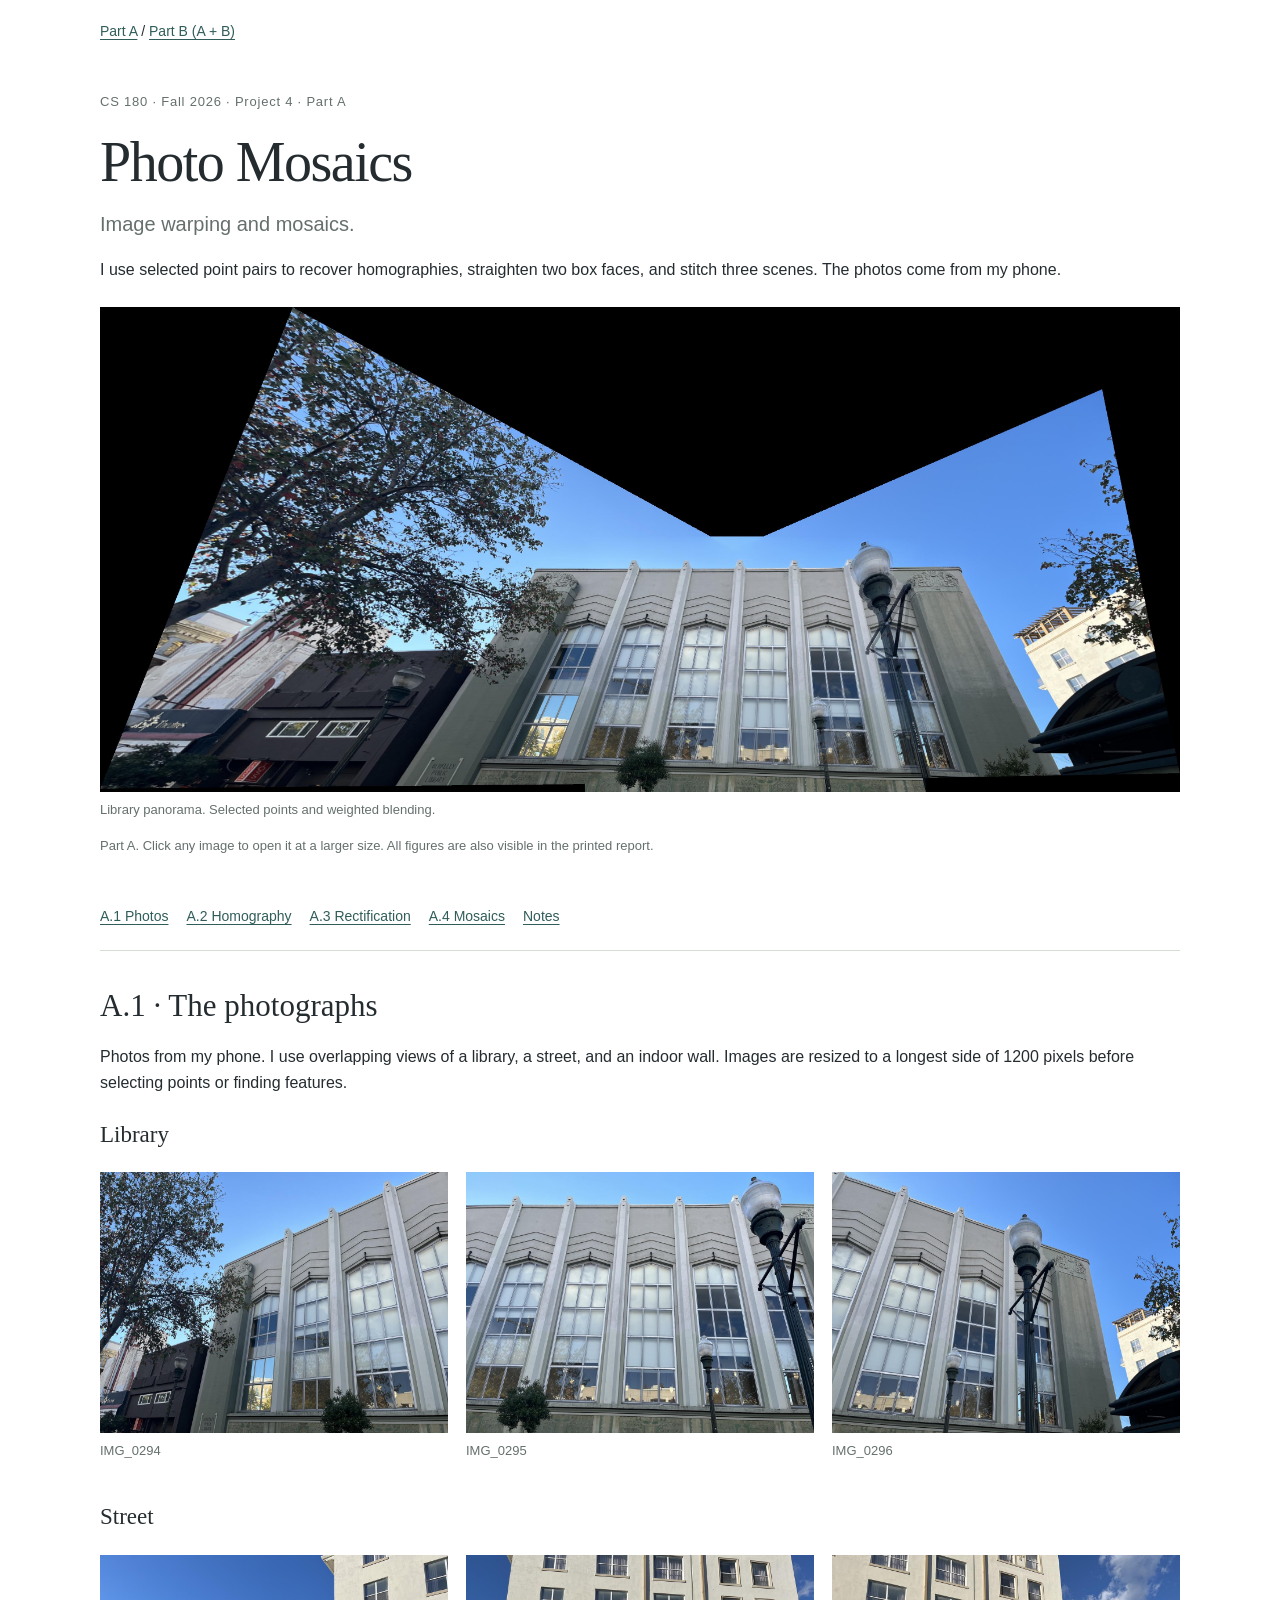
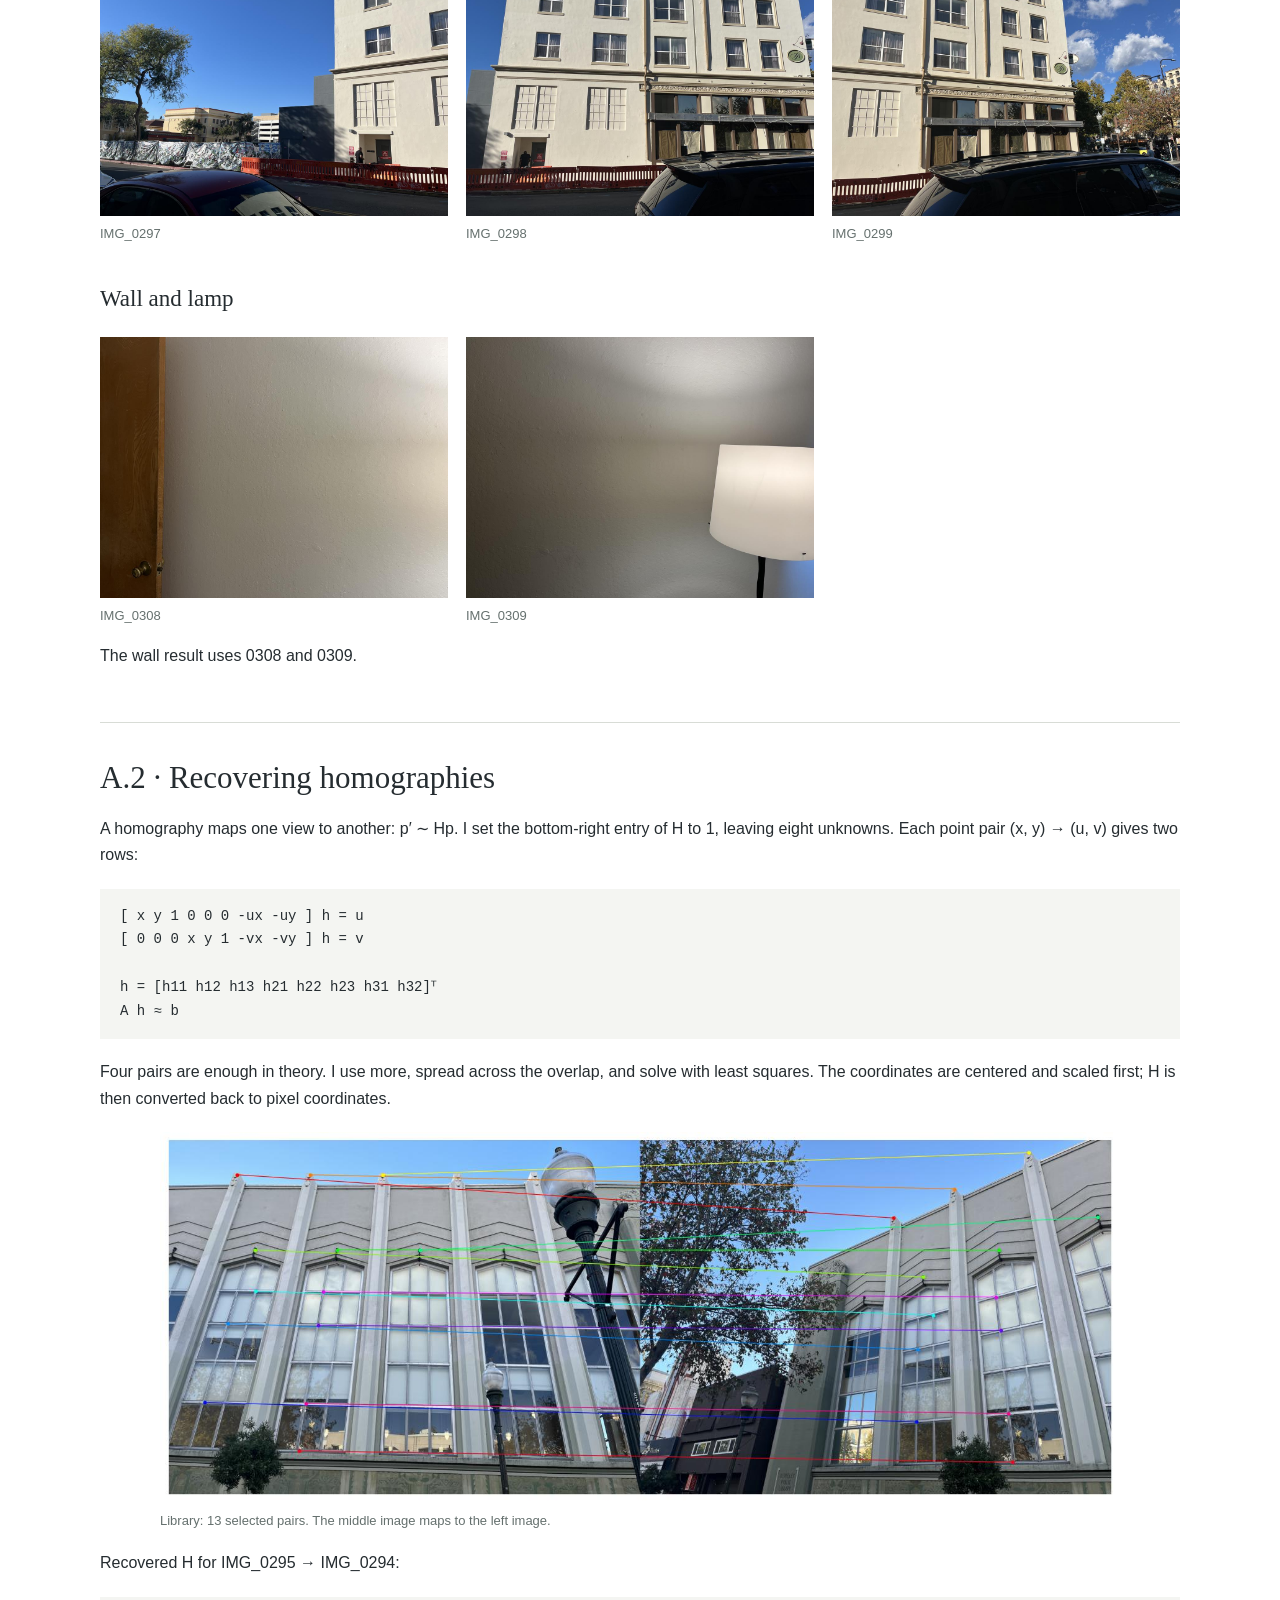
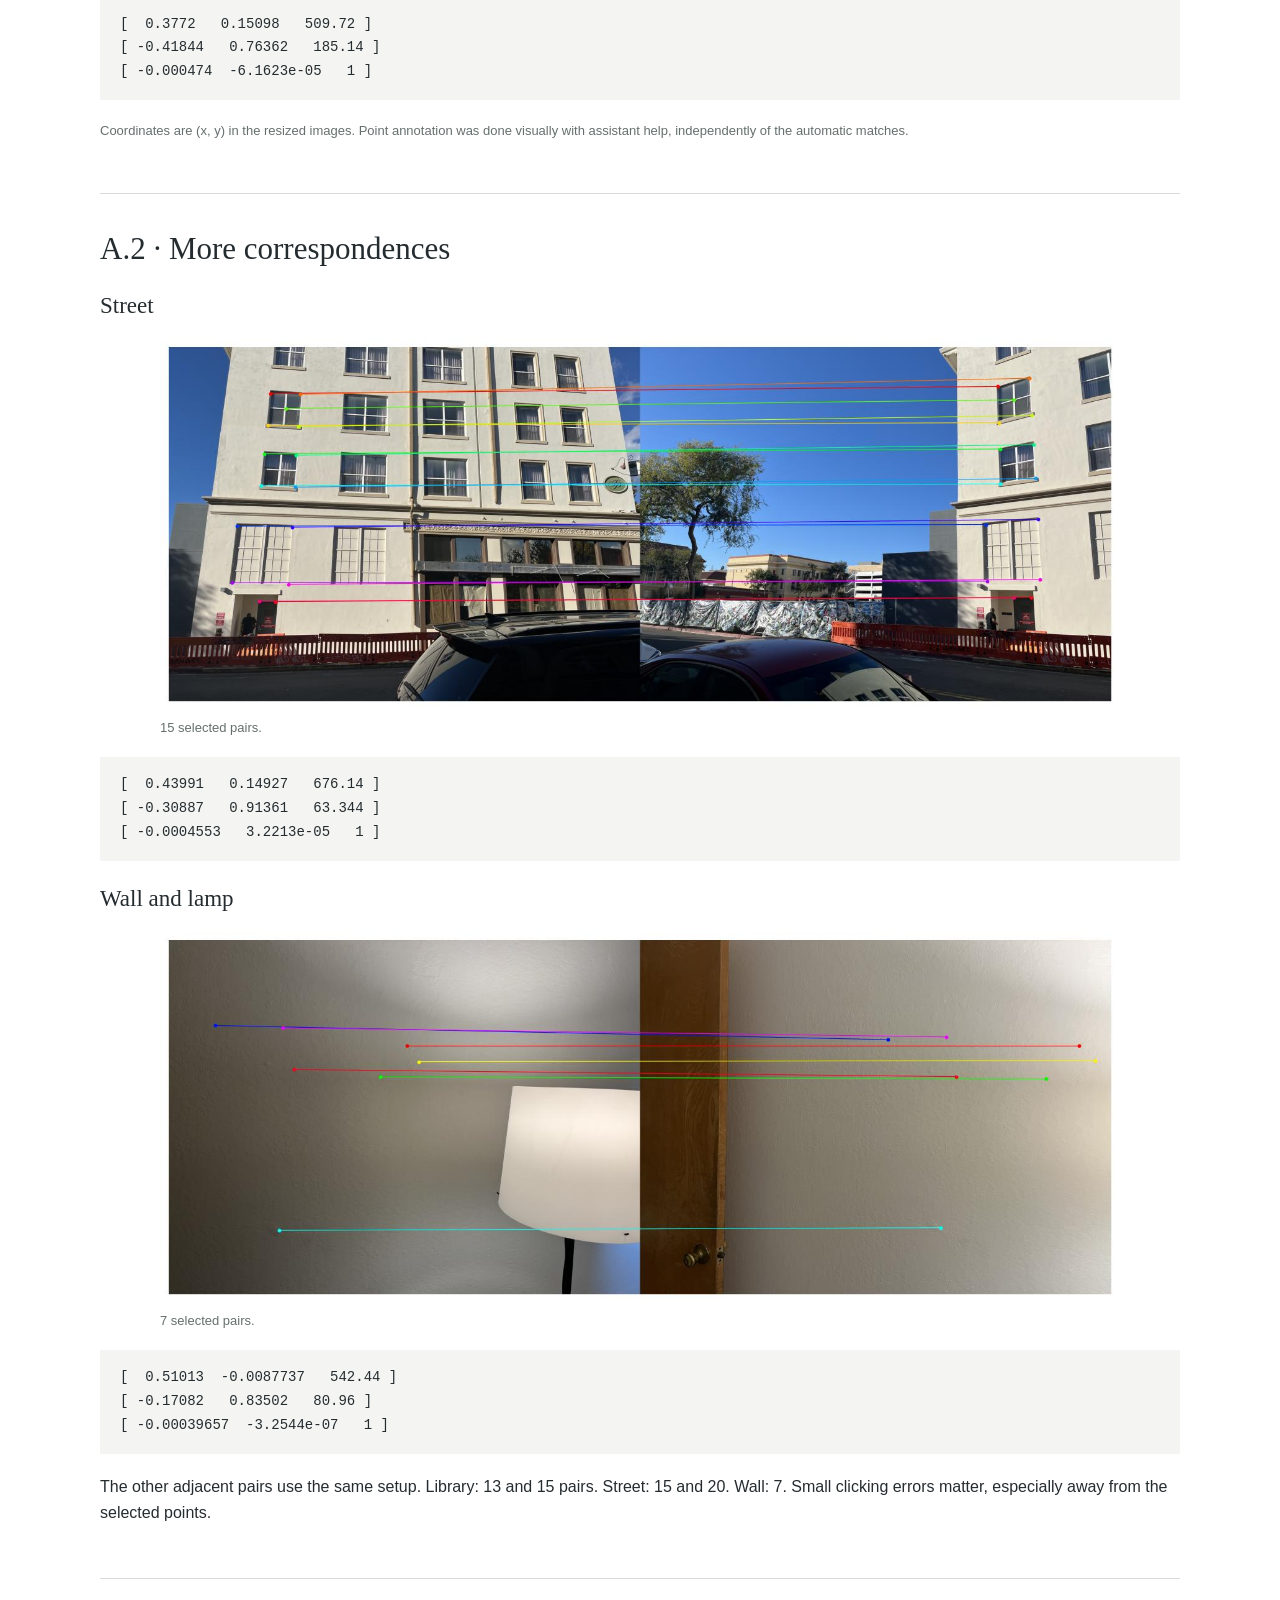
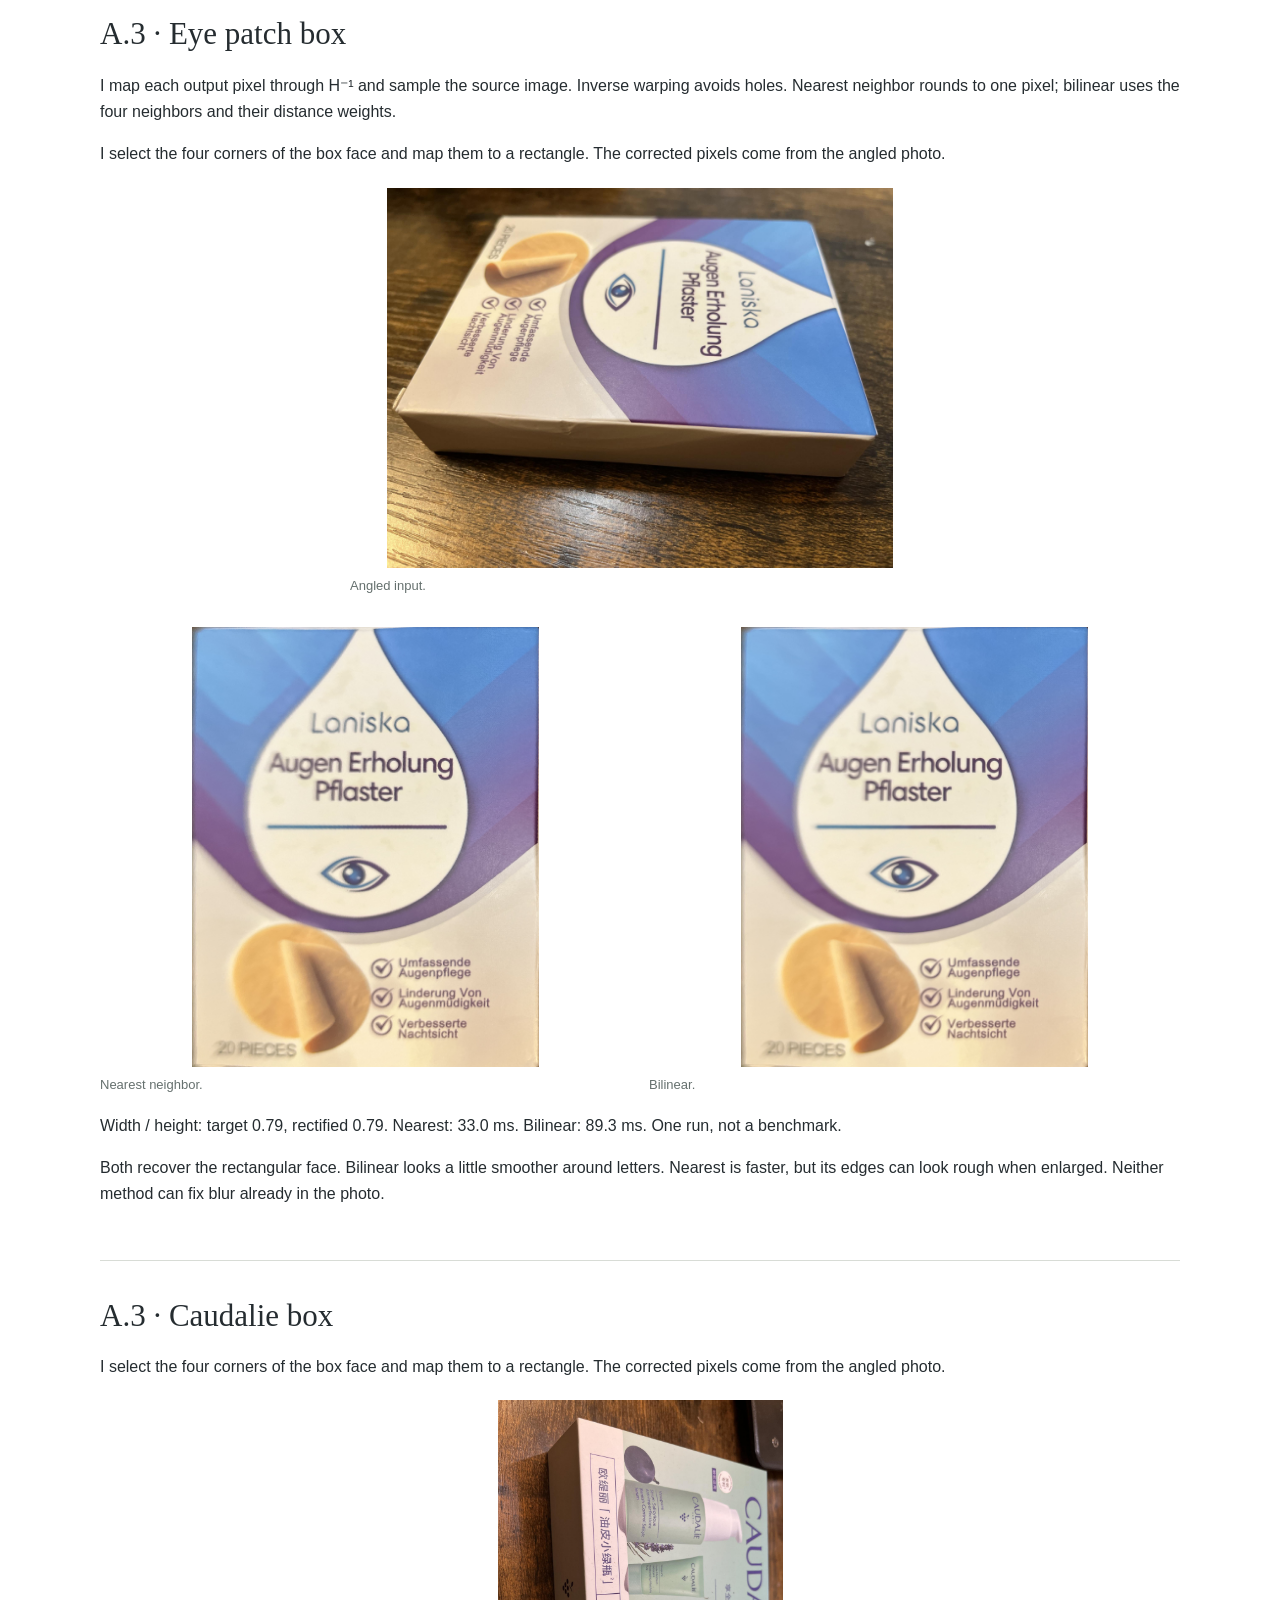
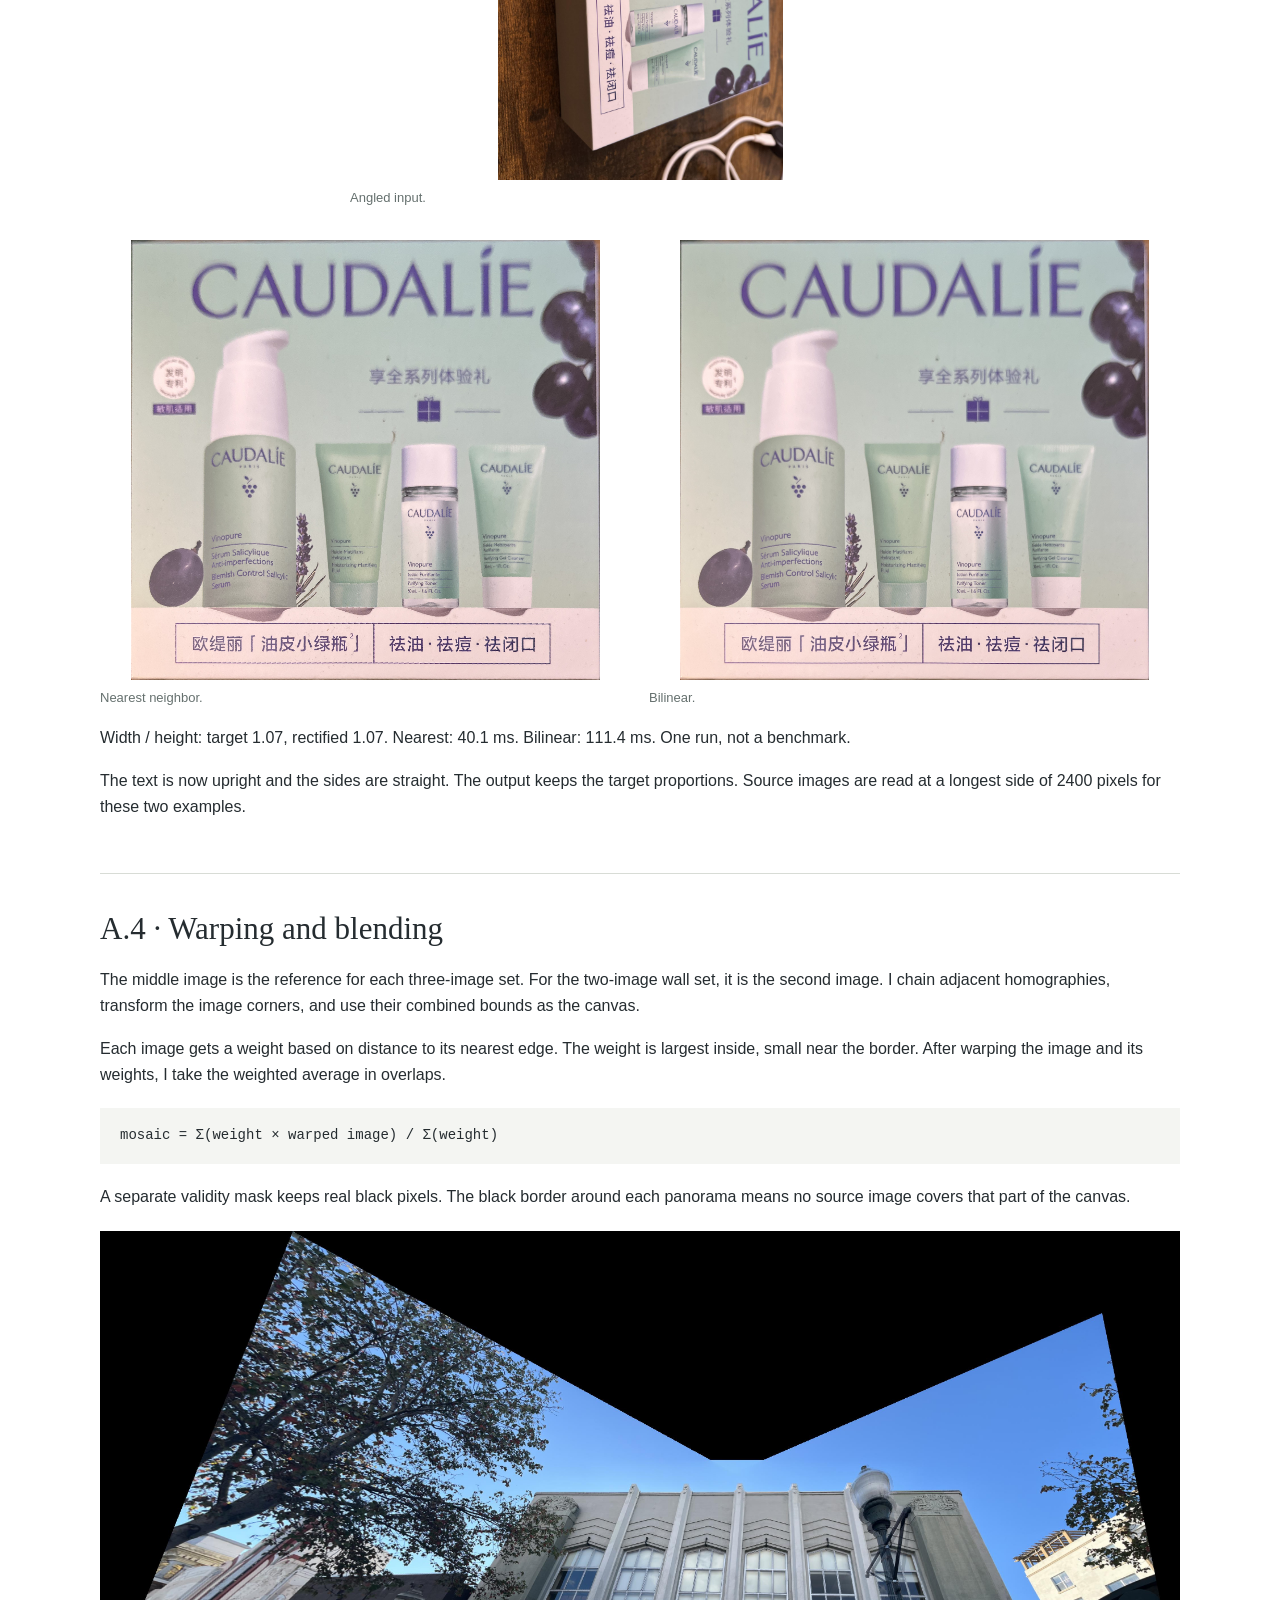
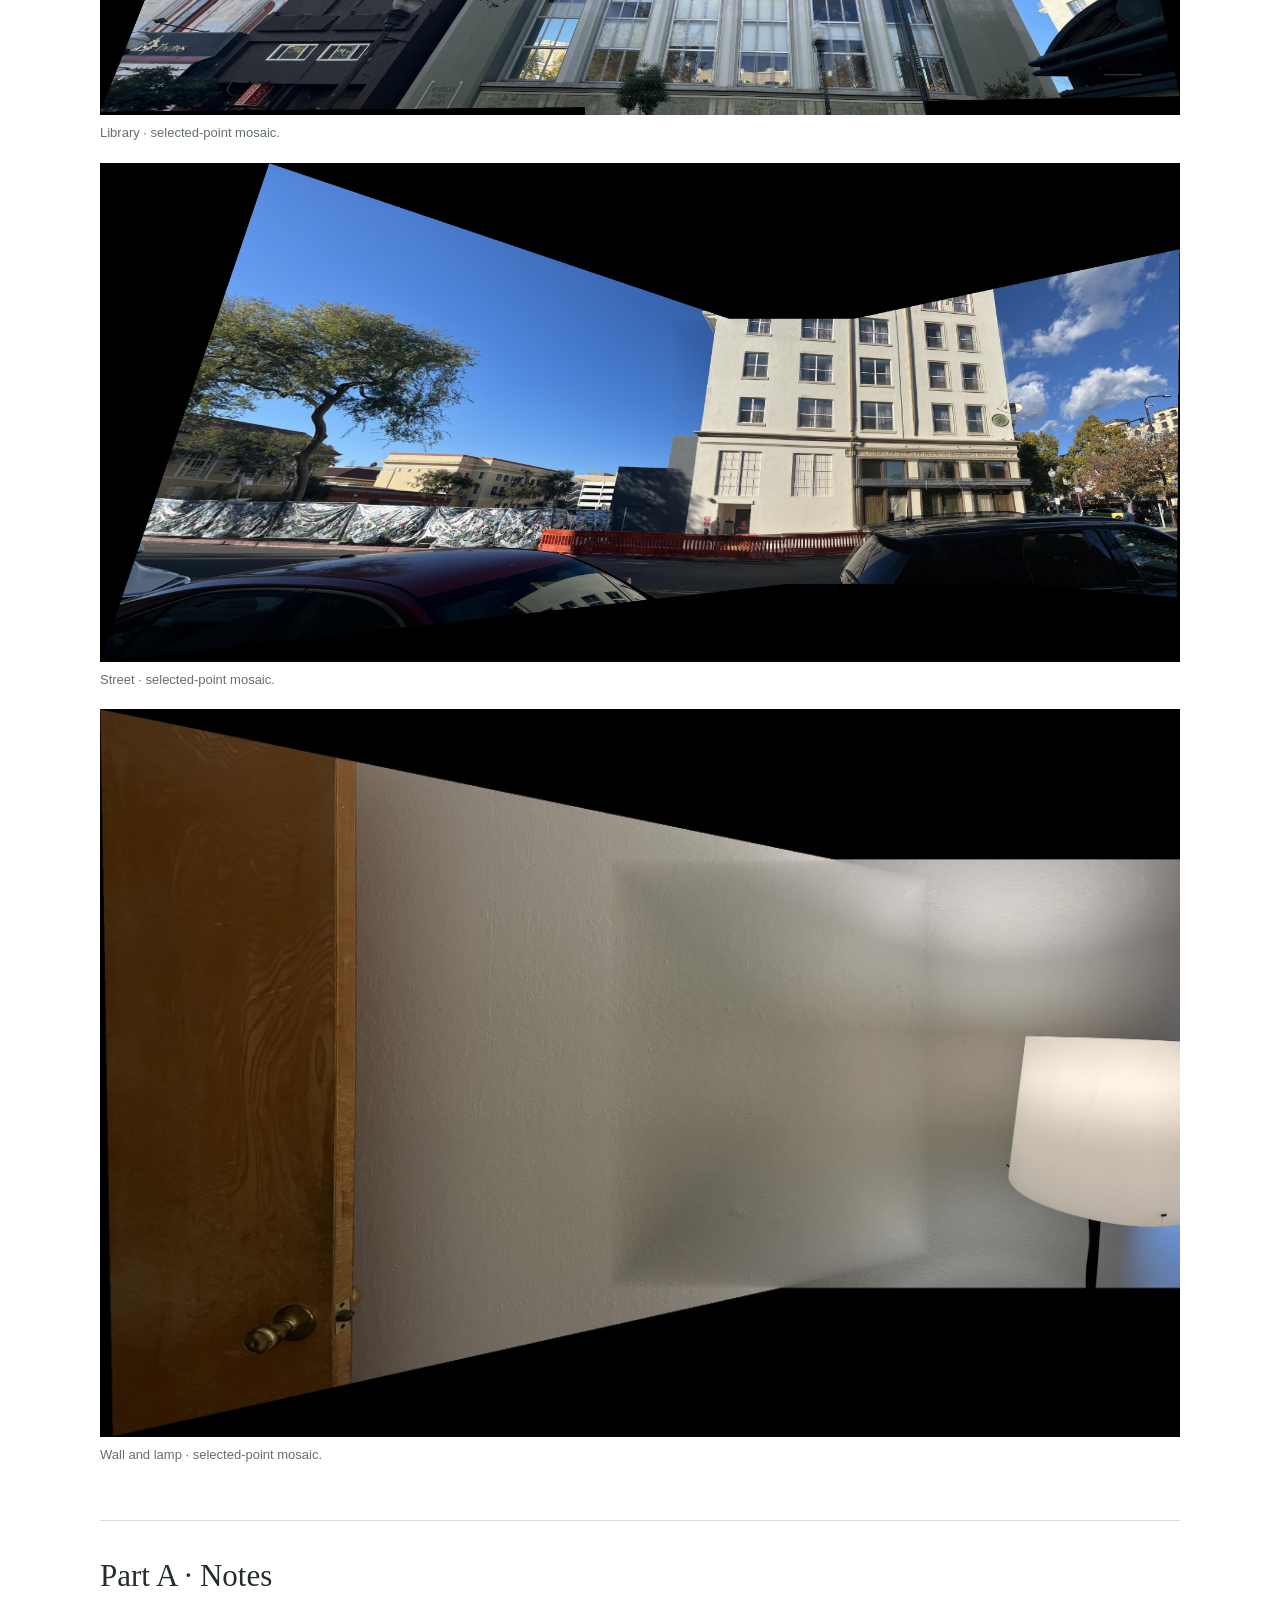
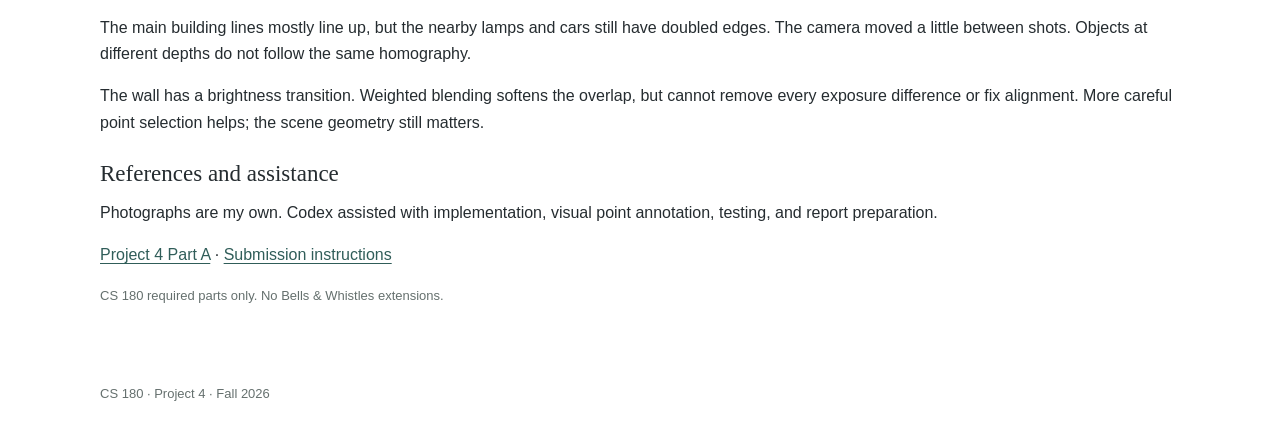
==== index.html @ 43811f58 "Add separate Part A and cumulative Part B reports" ====
<!doctype html><html lang="en"><head><meta charset="utf-8"><meta name="viewport" content="width=device-width,initial-scale=1"><meta name="description" content="CS180 Project 4: homographies, rectification and image mosaics."><title>Part A · Photo Mosaics | CS180 Project 4</title><link rel="stylesheet" href="style.css"></head><body><div class="wrap versions"><a href="index.html">Part A</a><span> / </span><a href="part-b.html">Part B (A + B)</a></div>
<header class="wrap sheet cover"><p class="eyebrow">CS 180 · Fall 2026 · Project 4 · Part A</p>
<h1>Photo Mosaics</h1><p class="subtitle">Image warping and mosaics.</p>
<p>I use selected point pairs to recover homographies, straighten two box faces, and stitch three scenes. The photos come from my phone.</p><figure class="hero"><a href="assets/image1_compare_manual_mosaic.jpg"><img src="assets/image1_compare_manual_mosaic.jpg" alt="Library panorama. Selected points and weighted blending."></a><figcaption>Library panorama. Selected points and weighted blending.</figcaption></figure><p class="small">Part A. Click any image to open it at a larger size. All figures are also visible in the printed report.</p></header>
<nav class="wrap" aria-label="Report sections"><a href="#a1">A.1 Photos</a><a href="#a2">A.2 Homography</a><a href="#a3">A.3 Rectification</a><a href="#a4">A.4 Mosaics</a><a href="#a-notes">Notes</a></nav><main class="wrap">
<section id="a1" class="sheet "><h2>A.1 · The photographs</h2><p>Photos from my phone. I use overlapping views of a library, a street, and an indoor wall. Images are resized to a longest side of 1200 pixels before selecting points or finding features.</p><div class="source-set"><h3>Library</h3><div class="grid sources"><figure class=""><a href="assets/IMG_0294.jpg"><img src="assets/IMG_0294.jpg" alt="IMG_0294"></a><figcaption>IMG_0294</figcaption></figure><figure class=""><a href="assets/IMG_0295.jpg"><img src="assets/IMG_0295.jpg" alt="IMG_0295"></a><figcaption>IMG_0295</figcaption></figure><figure class=""><a href="assets/IMG_0296.jpg"><img src="assets/IMG_0296.jpg" alt="IMG_0296"></a><figcaption>IMG_0296</figcaption></figure></div></div><div class="source-set"><h3>Street</h3><div class="grid sources"><figure class=""><a href="assets/IMG_0297.jpg"><img src="assets/IMG_0297.jpg" alt="IMG_0297"></a><figcaption>IMG_0297</figcaption></figure><figure class=""><a href="assets/IMG_0298.jpg"><img src="assets/IMG_0298.jpg" alt="IMG_0298"></a><figcaption>IMG_0298</figcaption></figure><figure class=""><a href="assets/IMG_0299.jpg"><img src="assets/IMG_0299.jpg" alt="IMG_0299"></a><figcaption>IMG_0299</figcaption></figure></div></div><div class="source-set"><h3>Wall and lamp</h3><div class="grid sources"><figure class=""><a href="assets/IMG_0308.jpg"><img src="assets/IMG_0308.jpg" alt="IMG_0308"></a><figcaption>IMG_0308</figcaption></figure><figure class=""><a href="assets/IMG_0309.jpg"><img src="assets/IMG_0309.jpg" alt="IMG_0309"></a><figcaption>IMG_0309</figcaption></figure></div></div><p>The wall result uses 0308 and 0309.</p></section>
<section id="a2" class="sheet "><h2>A.2 · Recovering homographies</h2><p>A homography maps one view to another: p′ ∼ Hp. I set the bottom-right entry of H to 1, leaving eight unknowns. Each point pair (x, y) → (u, v) gives two rows:</p>
<pre class="equation">[ x y 1 0 0 0 -ux -uy ] h = u
[ 0 0 0 x y 1 -vx -vy ] h = v

h = [h11 h12 h13 h21 h22 h23 h31 h32]ᵀ
A h ≈ b</pre>
<p>Four pairs are enough in theory. I use more, spread across the overlap, and solve with least squares. The coordinates are centered and scaled first; H is then converted back to pixel coordinates.</p><figure class="wide"><a href="assets/image1_compare_manual_points_1.jpg"><img src="assets/image1_compare_manual_points_1.jpg" alt="Library: 13 selected pairs. The middle image maps to the left image."></a><figcaption>Library: 13 selected pairs. The middle image maps to the left image.</figcaption></figure><p>Recovered H for IMG_0295 → IMG_0294:</p><pre class="matrix">[  0.3772   0.15098   509.72 ]
[ -0.41844   0.76362   185.14 ]
[ -0.000474  -6.1623e-05   1 ]</pre><p class="small">Coordinates are (x, y) in the resized images. Point annotation was done visually with assistant help, independently of the automatic matches.</p></section>
<section id="a2-more" class="sheet "><h2>A.2 · More correspondences</h2><div class="keep"><h3>Street</h3><figure class="wide"><a href="assets/image2_compare_manual_points_1.jpg"><img src="assets/image2_compare_manual_points_1.jpg" alt="15 selected pairs."></a><figcaption>15 selected pairs.</figcaption></figure><pre class="matrix">[  0.43991   0.14927   676.14 ]
[ -0.30887   0.91361   63.344 ]
[ -0.0004553   3.2213e-05   1 ]</pre></div><div class="keep"><h3>Wall and lamp</h3><figure class="wide"><a href="assets/image3_compare_manual_points_1.jpg"><img src="assets/image3_compare_manual_points_1.jpg" alt="7 selected pairs."></a><figcaption>7 selected pairs.</figcaption></figure><pre class="matrix">[  0.51013  -0.0087737   542.44 ]
[ -0.17082   0.83502   80.96 ]
[ -0.00039657  -3.2544e-07   1 ]</pre></div><p>The other adjacent pairs use the same setup. Library: 13 and 15 pairs. Street: 15 and 20. Wall: 7. Small clicking errors matter, especially away from the selected points.</p></section>
<section id="a3" class="sheet rect-page"><h2>A.3 · Eye patch box</h2><p>I map each output pixel through H⁻¹ and sample the source image. Inverse warping avoids holes. Nearest neighbor rounds to one pixel; bilinear uses the four neighbors and their distance weights.</p><p>I select the four corners of the box face and map them to a rectangle. The corrected pixels come from the angled photo.</p><figure class="rect-input"><a href="assets/results_rect1_source_0.jpg"><img src="assets/results_rect1_source_0.jpg" alt="Angled input."></a><figcaption>Angled input.</figcaption></figure><div class="grid two rectified"><figure class=""><a href="assets/results_rect1_nearest.png"><img src="assets/results_rect1_nearest.png" alt="Nearest neighbor."></a><figcaption>Nearest neighbor.</figcaption></figure><figure class=""><a href="assets/results_rect1_bilinear.png"><img src="assets/results_rect1_bilinear.png" alt="Bilinear."></a><figcaption>Bilinear.</figcaption></figure></div><p>Width / height: target 0.79, rectified 0.79. Nearest: 33.0 ms. Bilinear: 89.3 ms. One run, not a benchmark.</p><p>Both recover the rectangular face. Bilinear looks a little smoother around letters. Nearest is faster, but its edges can look rough when enlarged. Neither method can fix blur already in the photo.</p></section>
<section id="a3-box2" class="sheet rect-page"><h2>A.3 · Caudalie box</h2><p>I select the four corners of the box face and map them to a rectangle. The corrected pixels come from the angled photo.</p><figure class="rect-input"><a href="assets/results_rect2_source_0.jpg"><img src="assets/results_rect2_source_0.jpg" alt="Angled input."></a><figcaption>Angled input.</figcaption></figure><div class="grid two rectified"><figure class=""><a href="assets/results_rect2_nearest.png"><img src="assets/results_rect2_nearest.png" alt="Nearest neighbor."></a><figcaption>Nearest neighbor.</figcaption></figure><figure class=""><a href="assets/results_rect2_bilinear.png"><img src="assets/results_rect2_bilinear.png" alt="Bilinear."></a><figcaption>Bilinear.</figcaption></figure></div><p>Width / height: target 1.07, rectified 1.07. Nearest: 40.1 ms. Bilinear: 111.4 ms. One run, not a benchmark.</p><p>The text is now upright and the sides are straight. The output keeps the target proportions. Source images are read at a longest side of 2400 pixels for these two examples.</p></section>
<section id="a4" class="sheet "><h2>A.4 · Warping and blending</h2><p>The middle image is the reference for each three-image set. For the two-image wall set, it is the second image. I chain adjacent homographies, transform the image corners, and use their combined bounds as the canvas.</p>
<p>Each image gets a weight based on distance to its nearest edge. The weight is largest inside, small near the border. After warping the image and its weights, I take the weighted average in overlaps.</p>
<div class="equation">mosaic = Σ(weight × warped image) / Σ(weight)</div>
<p>A separate validity mask keeps real black pixels. The black border around each panorama means no source image covers that part of the canvas.</p><figure class="mosaic"><a href="assets/image1_compare_manual_mosaic.jpg"><img src="assets/image1_compare_manual_mosaic.jpg" alt="Library · selected-point mosaic."></a><figcaption>Library · selected-point mosaic.</figcaption></figure><figure class="mosaic"><a href="assets/image2_compare_manual_mosaic.jpg"><img src="assets/image2_compare_manual_mosaic.jpg" alt="Street · selected-point mosaic."></a><figcaption>Street · selected-point mosaic.</figcaption></figure><figure class="mosaic"><a href="assets/image3_compare_manual_mosaic.jpg"><img src="assets/image3_compare_manual_mosaic.jpg" alt="Wall and lamp · selected-point mosaic."></a><figcaption>Wall and lamp · selected-point mosaic.</figcaption></figure></section>
<section id="a-notes" class="sheet "><h2>Part A · Notes</h2><p>The main building lines mostly line up, but the nearby lamps and cars still have doubled edges. The camera moved a little between shots. Objects at different depths do not follow the same homography.</p>
<p>The wall has a brightness transition. Weighted blending softens the overlap, but cannot remove every exposure difference or fix alignment. More careful point selection helps; the scene geometry still matters.</p>
<h3>References and assistance</h3><p>Photographs are my own. Codex assisted with implementation, visual point annotation, testing, and report preparation.</p>
<p><a href="https://cal-cs180.github.io/fa26/hw/proj3/partA.html">Project 4 Part A</a> · <a href="https://cal-cs180.github.io/fa26/hw/submitting.html">Submission instructions</a></p>
<p class="small">CS 180 required parts only. No Bells &amp; Whistles extensions.</p></section>
</main><footer class="wrap">CS 180 · Project 4 · Fall 2026</footer></body></html>
---- style.css ----
:root { --ink:#252c30; --muted:#65706e; --line:#d8dcd6; --accent:#305d59; }
* { box-sizing:border-box; }
html { scroll-behavior:smooth; }
body { margin:0; background:#fff; color:var(--ink); font:16px/1.65 -apple-system,BlinkMacSystemFont,"Segoe UI",sans-serif; }
.wrap { width:min(1080px,calc(100% - 64px)); margin:auto; }
a { color:var(--accent); text-underline-offset:3px; }
a:focus-visible { outline:3px solid #c28b3d; outline-offset:4px; }
header { padding:48px 0 20px; }
.versions { padding-top:20px; font-size:14px; }
h1,h2,h3 { font-family:Georgia,"Times New Roman",serif; font-weight:normal; line-height:1.2; }
h1 { font-size:56px; margin:8px 0 12px; letter-spacing:-1.5px; }
h2 { font-size:31px; margin:0 0 20px; }
h3 { font-size:23px; margin:24px 0 12px; }
p { margin:0 0 16px; }
.eyebrow,.small { font-size:13px; color:var(--muted); }
.eyebrow { letter-spacing:.06em; }
.subtitle { font-size:20px; color:var(--muted); }
nav { padding:12px 0 22px; display:flex; flex-wrap:wrap; gap:8px 18px; font-size:14px; }
section { padding:36px 0; border-top:1px solid var(--line); scroll-margin-top:20px; }
figure { margin:20px 0; min-width:0; }
figure a { display:block; }
img { display:block; width:100%; height:auto; }
figcaption { font-size:13px; line-height:1.5; color:var(--muted); margin-top:8px; }
.hero { margin:24px 0 16px; }
.grid { display:grid; gap:18px; align-items:start; }
.grid figure { margin:12px 0 18px; }
.two { grid-template-columns:repeat(2,minmax(0,1fr)); }
.three,.sources { grid-template-columns:repeat(3,minmax(0,1fr)); }
.inputs img { height:300px; object-fit:contain; background:#f6f6f3; }
.rectified img { height:440px; object-fit:contain; }
.rect-input { width:min(580px,100%); margin-left:auto; margin-right:auto; }
.rect-input img { max-height:380px; object-fit:contain; }
.comparison { gap:20px; }
.comparison img { background:#000; }
.feature-wide,.wide,.inliers { width:min(960px,100%); margin-left:auto; margin-right:auto; }
.equation,.matrix { background:#f4f5f2; padding:16px 20px; font:14px/1.7 ui-monospace,SFMono-Regular,Menlo,monospace; overflow-x:auto; margin:20px 0; }
.table-wrap { overflow-x:auto; margin:20px 0; }
table { width:100%; border-collapse:collapse; font-size:14px; font-variant-numeric:tabular-nums; }
th { text-align:left; font-weight:500; color:var(--muted); }
th,td { border-bottom:1px solid var(--line); padding:9px 14px 9px 0; white-space:nowrap; }
footer { padding:25px 0 40px; font-size:13px; color:var(--muted); }
@media (max-width:700px) {
 .wrap { width:calc(100% - 32px); }
 header { padding-top:28px; }
 h1 { font-size:42px; }
 h2 { font-size:27px; }
 .two,.three { grid-template-columns:1fr; }
 .sources { gap:8px; }
 .sources figcaption { font-size:10px; }
 .inputs img,.rectified img { height:auto; max-height:520px; }
 .equation,.matrix { font-size:11px; padding:12px; }
 .descriptors { grid-template-columns:repeat(3,minmax(0,1fr)); gap:8px; }
}
@media print {
 @page { size:A4; margin:14mm 12mm 17mm; }
 html { scroll-behavior:auto; }
 body { font-size:9pt; line-height:1.45; color:#202525; }
 .wrap { width:100%; }
 header { padding:0; }
 h1 { font-size:35pt; }
 h2 { font-size:20pt; margin:0 0 4mm; }
 h3 { font-size:13pt; margin:4mm 0 2mm; }
 p { margin:0 0 3mm; orphans:3; widows:3; }
 .eyebrow,.small,figcaption { font-size:8pt; }
 .subtitle { font-size:13pt; }
 nav,footer,.versions { display:none; }
 section.sheet { break-before:page; border:0; padding:0; }
 figure,.keep,.source-set,.grid,pre,table { break-inside:avoid; }
 figure { margin:3mm 0; }
 .grid { gap:4mm; }
 .grid figure { margin:2mm 0; }
 .two { grid-template-columns:repeat(2,minmax(0,1fr)); }
 .three,.sources { grid-template-columns:repeat(3,minmax(0,1fr)); }
 .sources img { max-height:38mm; object-fit:contain; }
 .hero img { max-height:95mm; object-fit:contain; }
 .inputs img { height:40mm; object-fit:contain; background:white; }
 .rectified img { height:100mm; object-fit:contain; }
 .rect-input { width:100%; }
 .rect-input img { height:50mm; object-fit:contain; }
 .feature-wide img { max-height:49mm; object-fit:contain; }
 .wide img { max-height:53mm; object-fit:contain; }
 .inliers img { max-height:38mm; object-fit:contain; }
 .mosaic img { max-height:48mm; object-fit:contain; }
 .comparison img { max-height:110mm; object-fit:contain; }
 .trial img { max-height:100mm; object-fit:contain; }
 .equation,.matrix { font-size:8pt; padding:3mm; margin:3mm 0; white-space:pre-wrap; }
 table { font-size:8pt; }
 th,td { padding:2mm 3mm 2mm 0; }
 .table-wrap { margin:3mm 0; }
 a { color:inherit; text-decoration:none; }
 section.comparison-page { break-before:auto; padding-top:6mm; break-inside:avoid; }
 section#compare1 { break-before:page; padding-top:0; }
}
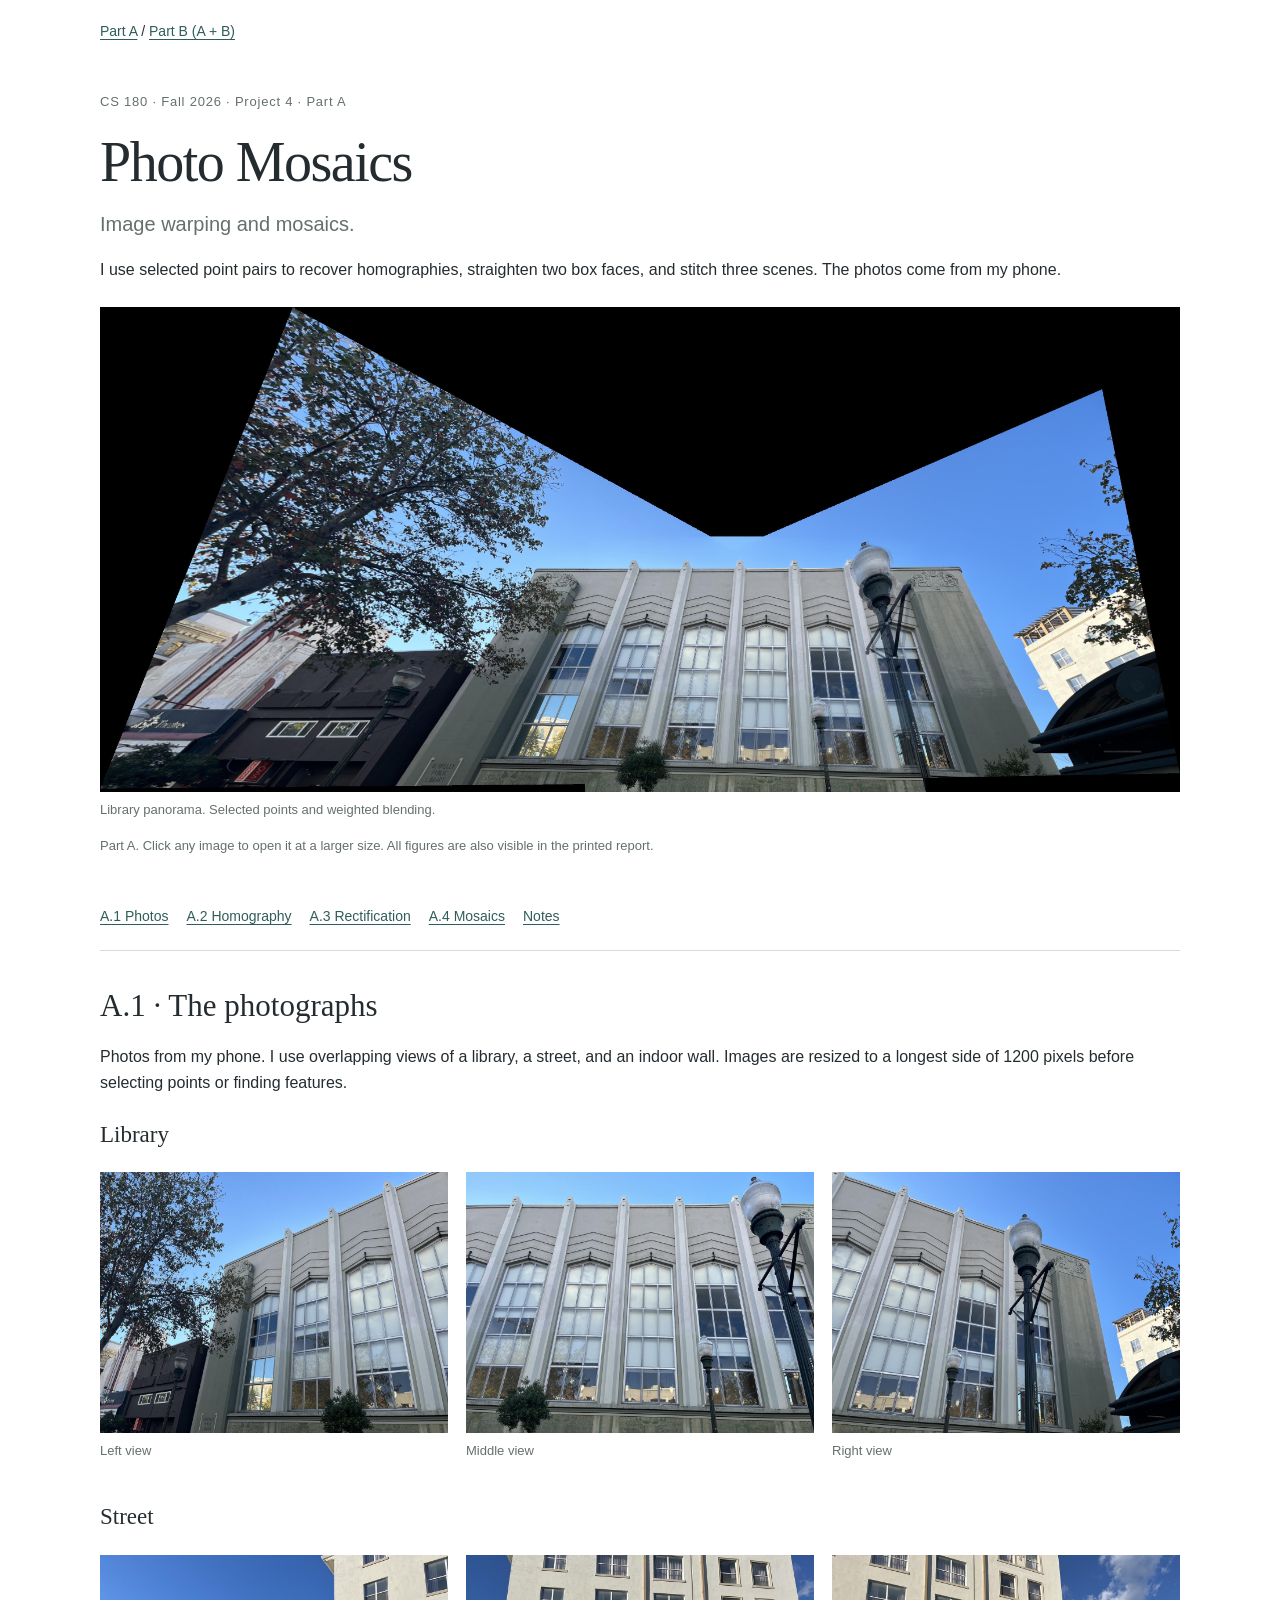
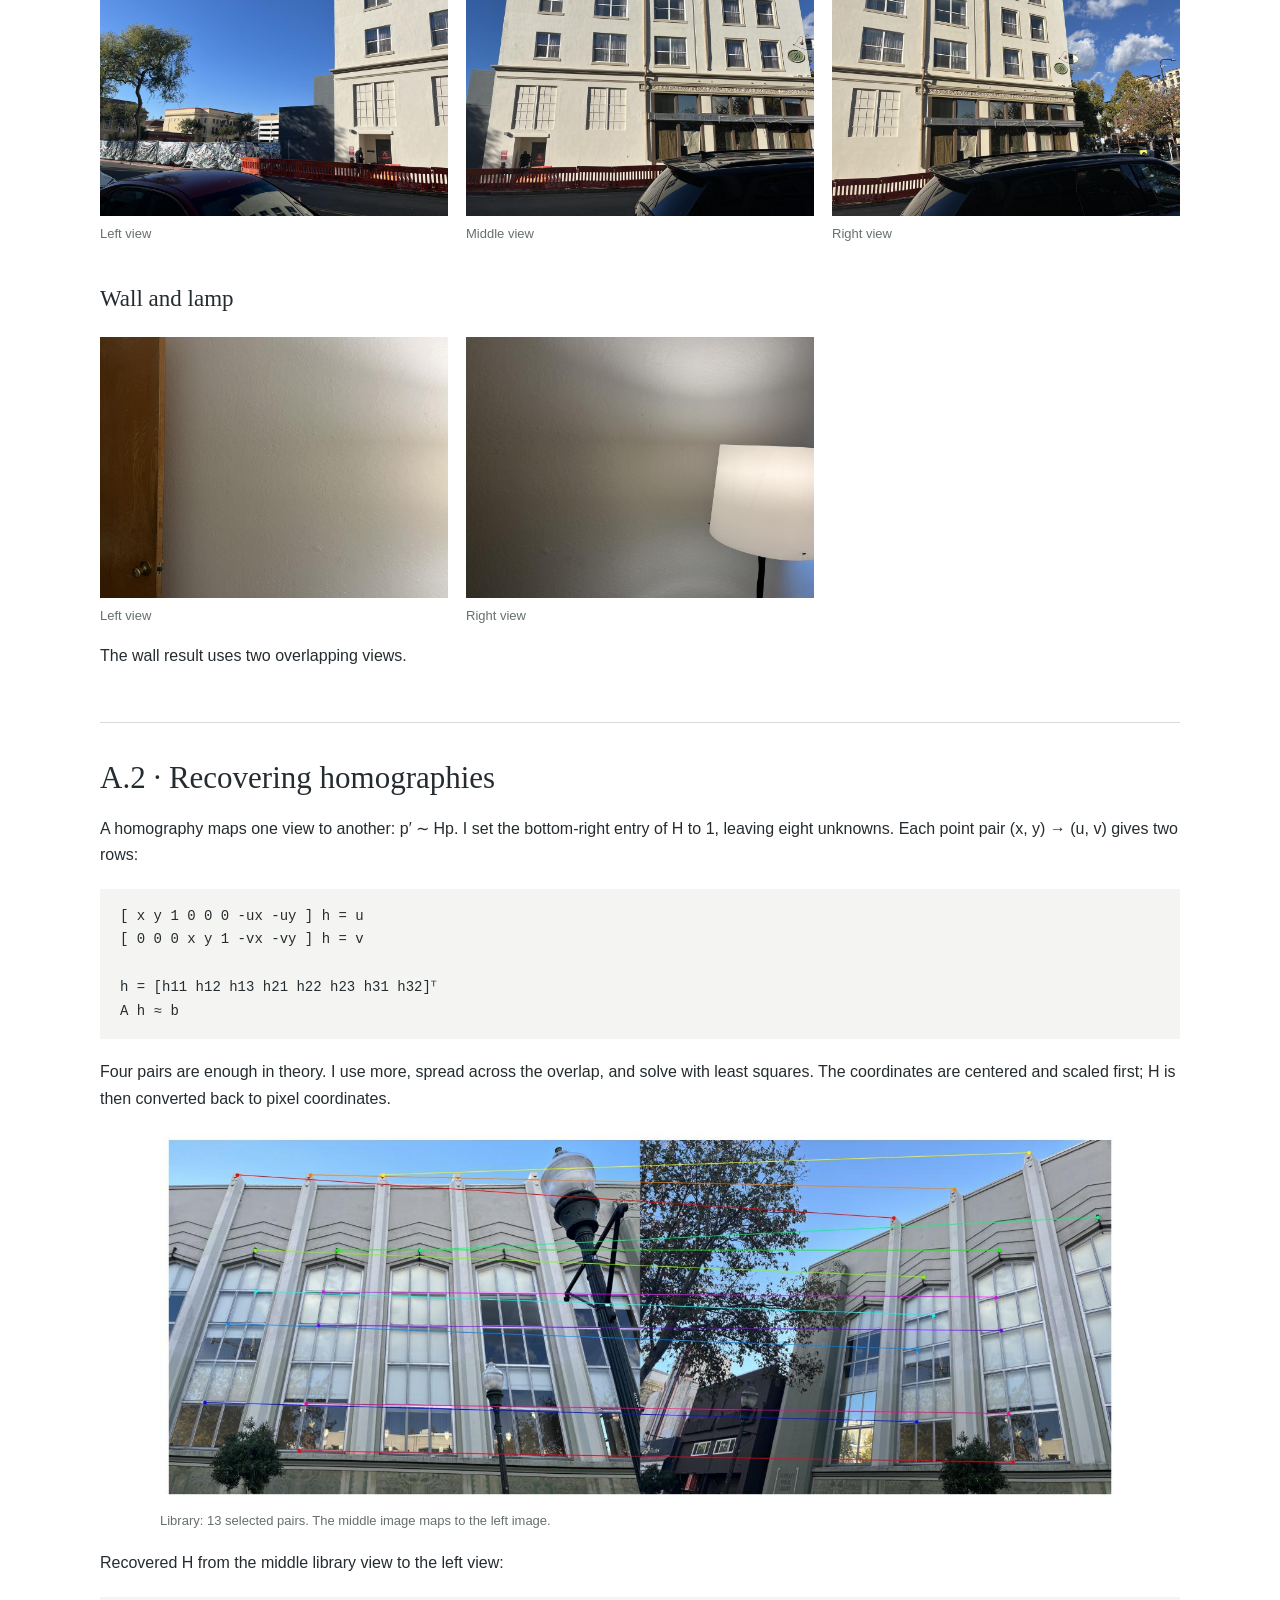
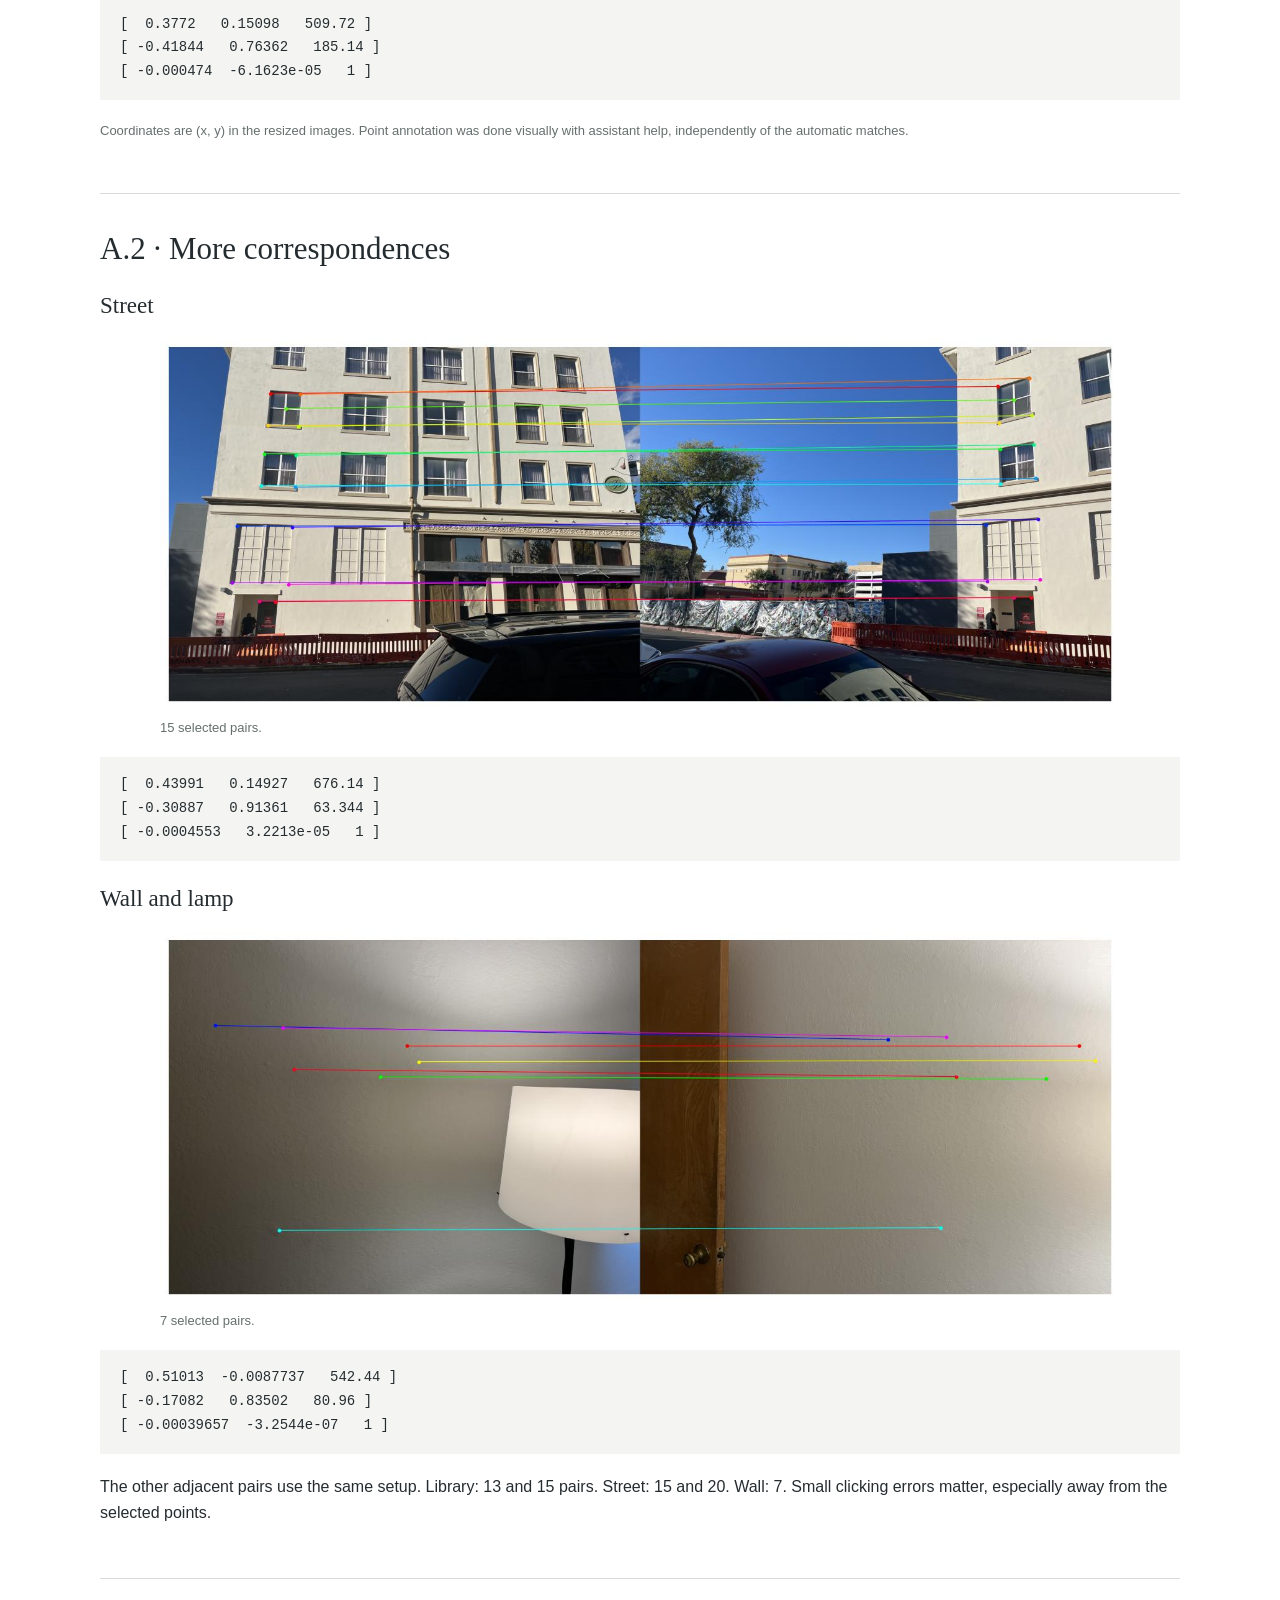
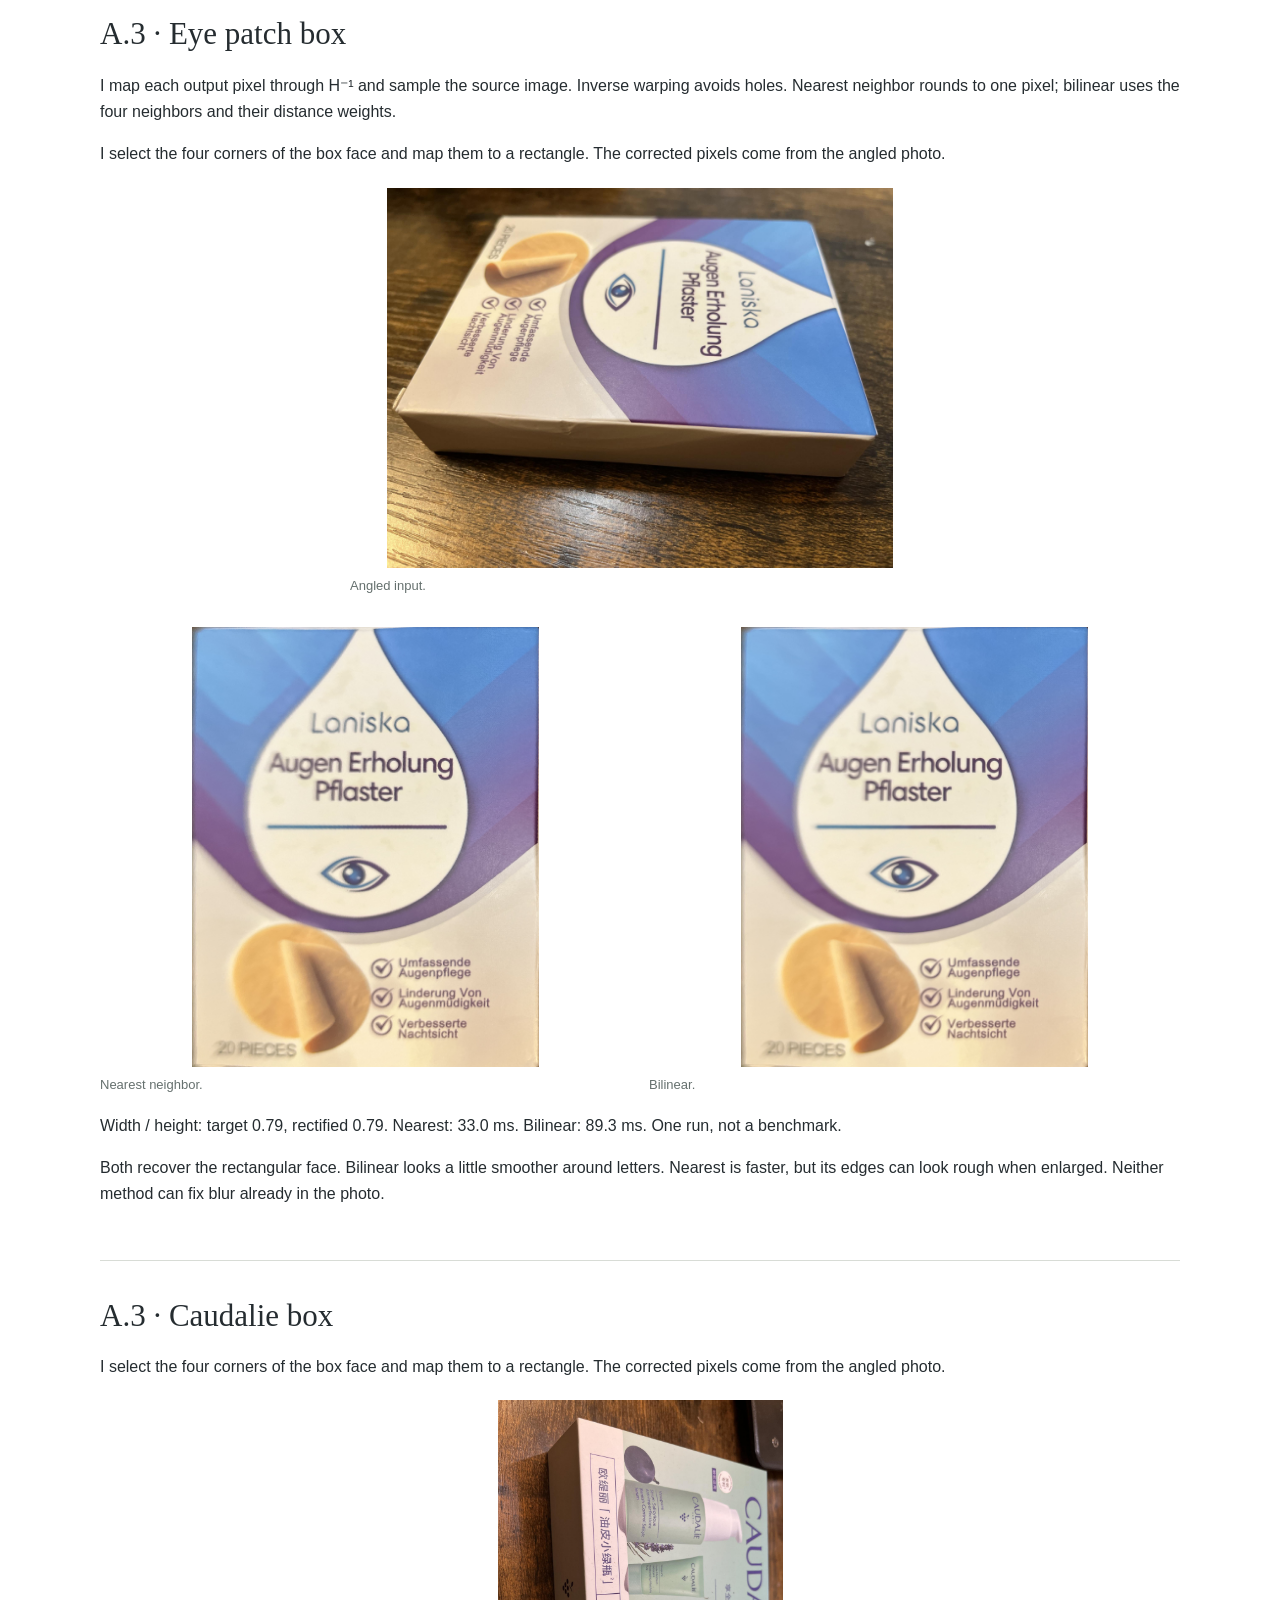
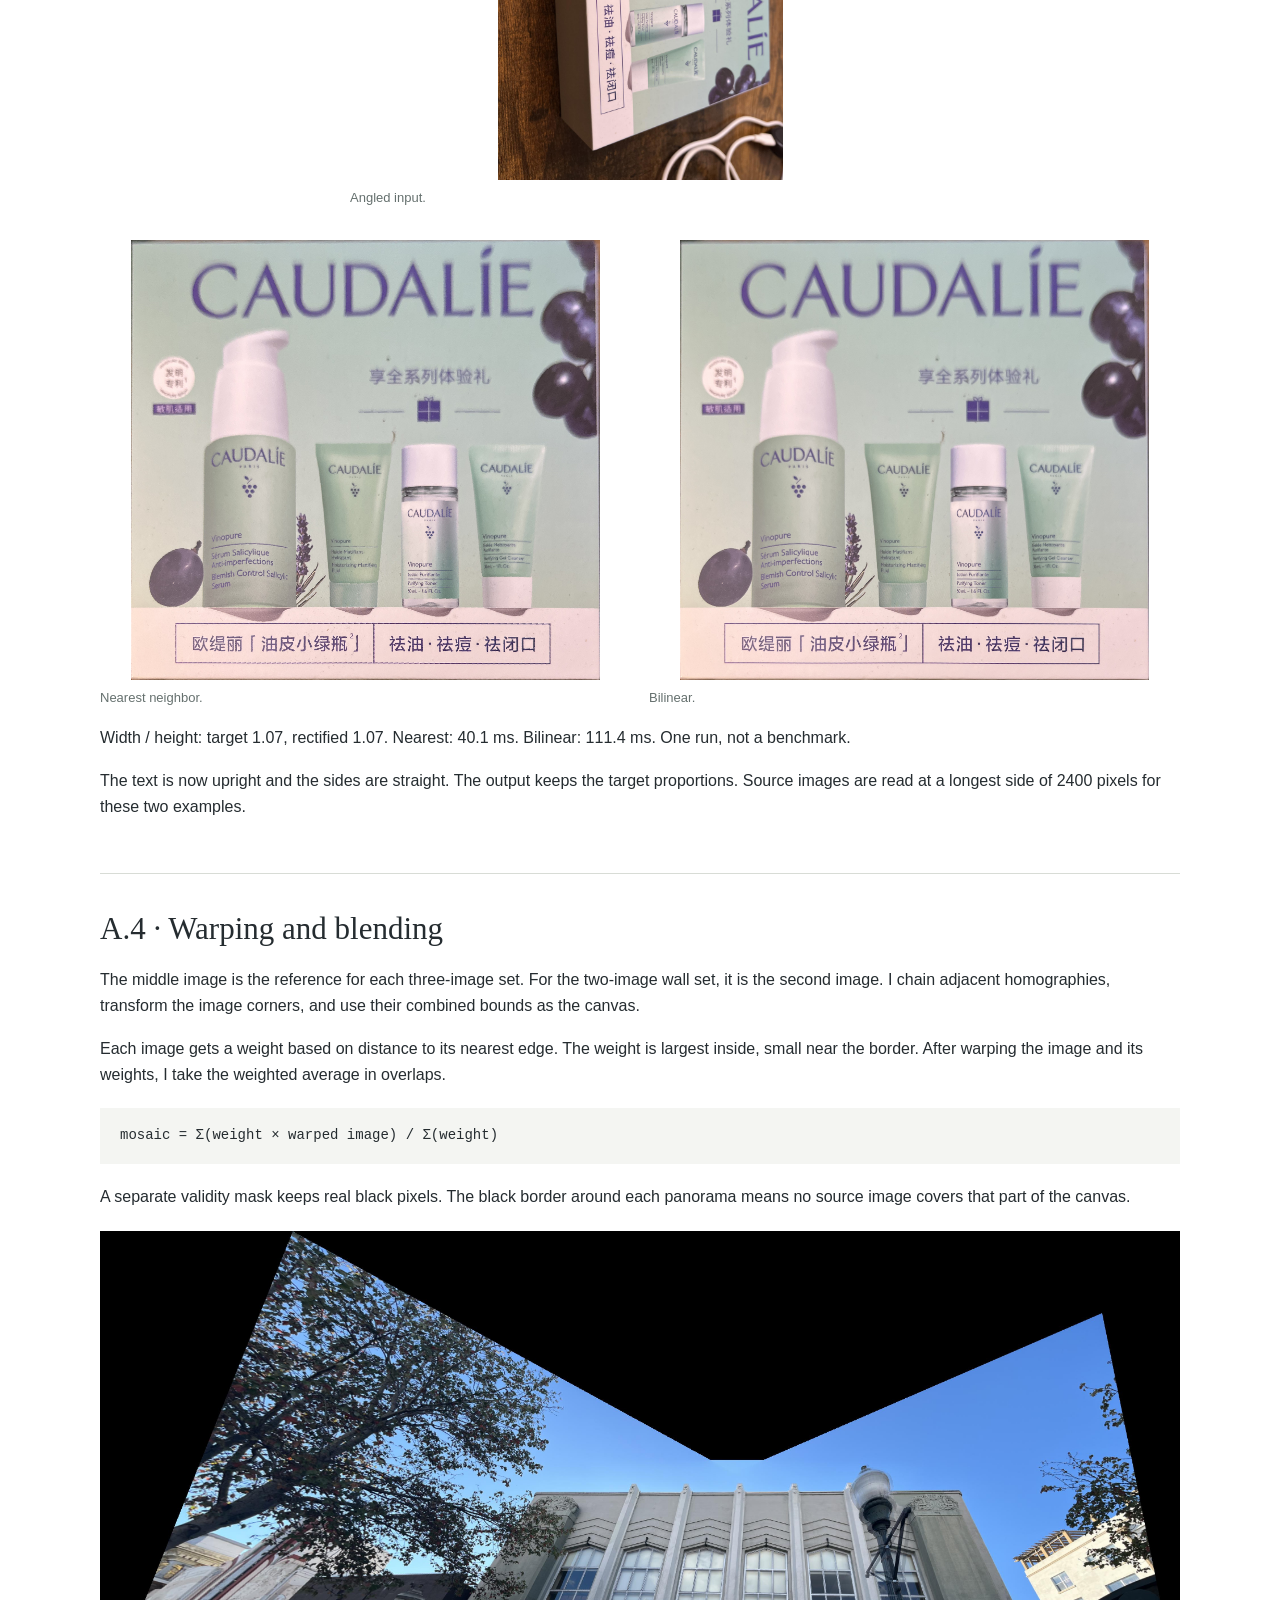
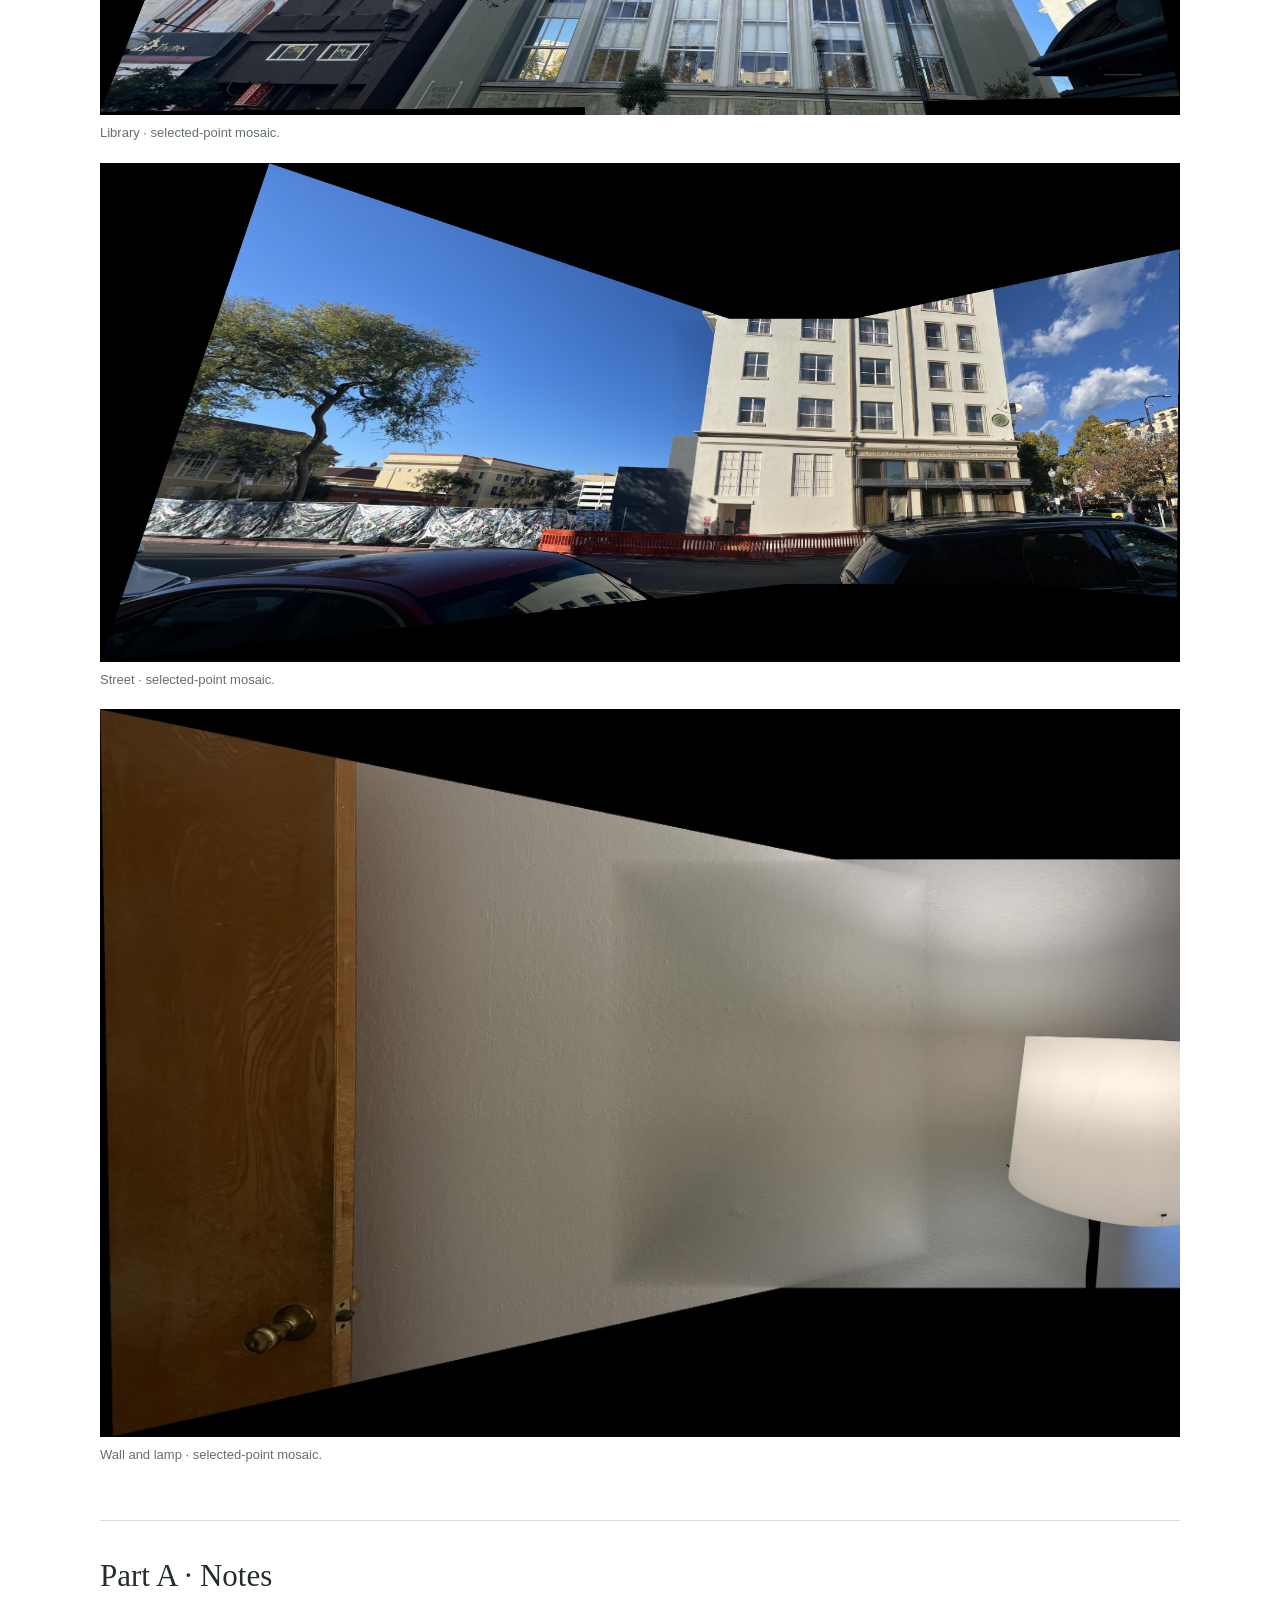
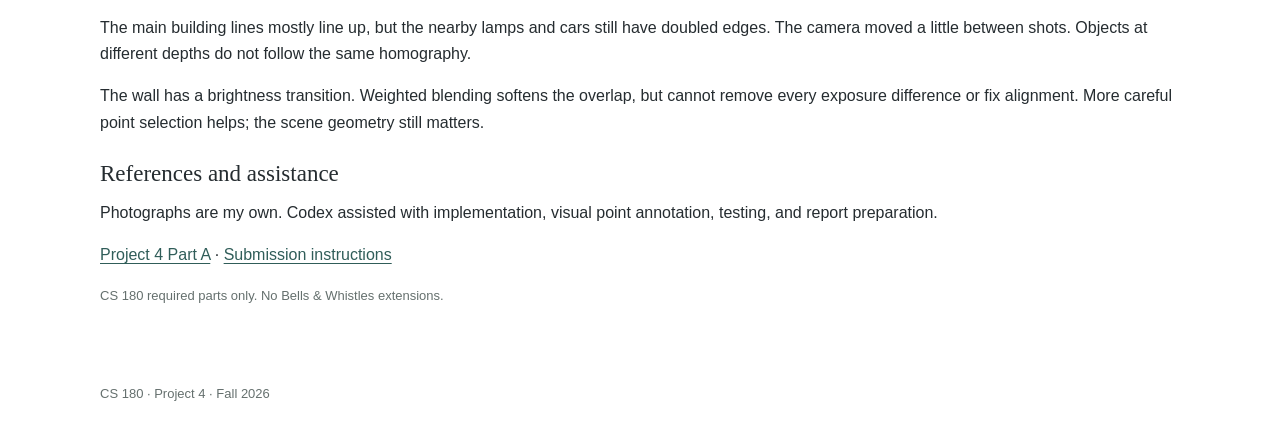
==== commit d49d0107: "Replace photo identifiers with view descriptions" ====
--- a/index.html
+++ b/index.html
@@ -3,14 +3,14 @@
 <h1>Photo Mosaics</h1><p class="subtitle">Image warping and mosaics.</p>
 <p>I use selected point pairs to recover homographies, straighten two box faces, and stitch three scenes. The photos come from my phone.</p><figure class="hero"><a href="assets/image1_compare_manual_mosaic.jpg"><img src="assets/image1_compare_manual_mosaic.jpg" alt="Library panorama. Selected points and weighted blending."></a><figcaption>Library panorama. Selected points and weighted blending.</figcaption></figure><p class="small">Part A. Click any image to open it at a larger size. All figures are also visible in the printed report.</p></header>
 <nav class="wrap" aria-label="Report sections"><a href="#a1">A.1 Photos</a><a href="#a2">A.2 Homography</a><a href="#a3">A.3 Rectification</a><a href="#a4">A.4 Mosaics</a><a href="#a-notes">Notes</a></nav><main class="wrap">
-<section id="a1" class="sheet "><h2>A.1 · The photographs</h2><p>Photos from my phone. I use overlapping views of a library, a street, and an indoor wall. Images are resized to a longest side of 1200 pixels before selecting points or finding features.</p><div class="source-set"><h3>Library</h3><div class="grid sources"><figure class=""><a href="assets/IMG_0294.jpg"><img src="assets/IMG_0294.jpg" alt="IMG_0294"></a><figcaption>IMG_0294</figcaption></figure><figure class=""><a href="assets/IMG_0295.jpg"><img src="assets/IMG_0295.jpg" alt="IMG_0295"></a><figcaption>IMG_0295</figcaption></figure><figure class=""><a href="assets/IMG_0296.jpg"><img src="assets/IMG_0296.jpg" alt="IMG_0296"></a><figcaption>IMG_0296</figcaption></figure></div></div><div class="source-set"><h3>Street</h3><div class="grid sources"><figure class=""><a href="assets/IMG_0297.jpg"><img src="assets/IMG_0297.jpg" alt="IMG_0297"></a><figcaption>IMG_0297</figcaption></figure><figure class=""><a href="assets/IMG_0298.jpg"><img src="assets/IMG_0298.jpg" alt="IMG_0298"></a><figcaption>IMG_0298</figcaption></figure><figure class=""><a href="assets/IMG_0299.jpg"><img src="assets/IMG_0299.jpg" alt="IMG_0299"></a><figcaption>IMG_0299</figcaption></figure></div></div><div class="source-set"><h3>Wall and lamp</h3><div class="grid sources"><figure class=""><a href="assets/IMG_0308.jpg"><img src="assets/IMG_0308.jpg" alt="IMG_0308"></a><figcaption>IMG_0308</figcaption></figure><figure class=""><a href="assets/IMG_0309.jpg"><img src="assets/IMG_0309.jpg" alt="IMG_0309"></a><figcaption>IMG_0309</figcaption></figure></div></div><p>The wall result uses 0308 and 0309.</p></section>
+<section id="a1" class="sheet "><h2>A.1 · The photographs</h2><p>Photos from my phone. I use overlapping views of a library, a street, and an indoor wall. Images are resized to a longest side of 1200 pixels before selecting points or finding features.</p><div class="source-set"><h3>Library</h3><div class="grid sources"><figure class=""><a href="assets/library-left-view.jpg"><img src="assets/library-left-view.jpg" alt="Left view"></a><figcaption>Left view</figcaption></figure><figure class=""><a href="assets/library-middle-view.jpg"><img src="assets/library-middle-view.jpg" alt="Middle view"></a><figcaption>Middle view</figcaption></figure><figure class=""><a href="assets/library-right-view.jpg"><img src="assets/library-right-view.jpg" alt="Right view"></a><figcaption>Right view</figcaption></figure></div></div><div class="source-set"><h3>Street</h3><div class="grid sources"><figure class=""><a href="assets/street-left-view.jpg"><img src="assets/street-left-view.jpg" alt="Left view"></a><figcaption>Left view</figcaption></figure><figure class=""><a href="assets/street-middle-view.jpg"><img src="assets/street-middle-view.jpg" alt="Middle view"></a><figcaption>Middle view</figcaption></figure><figure class=""><a href="assets/street-right-view.jpg"><img src="assets/street-right-view.jpg" alt="Right view"></a><figcaption>Right view</figcaption></figure></div></div><div class="source-set"><h3>Wall and lamp</h3><div class="grid sources"><figure class=""><a href="assets/wall-and-lamp-left-view.jpg"><img src="assets/wall-and-lamp-left-view.jpg" alt="Left view"></a><figcaption>Left view</figcaption></figure><figure class=""><a href="assets/wall-and-lamp-right-view.jpg"><img src="assets/wall-and-lamp-right-view.jpg" alt="Right view"></a><figcaption>Right view</figcaption></figure></div></div><p>The wall result uses two overlapping views.</p></section>
 <section id="a2" class="sheet "><h2>A.2 · Recovering homographies</h2><p>A homography maps one view to another: p′ ∼ Hp. I set the bottom-right entry of H to 1, leaving eight unknowns. Each point pair (x, y) → (u, v) gives two rows:</p>
 <pre class="equation">[ x y 1 0 0 0 -ux -uy ] h = u
 [ 0 0 0 x y 1 -vx -vy ] h = v
 
 h = [h11 h12 h13 h21 h22 h23 h31 h32]ᵀ
 A h ≈ b</pre>
-<p>Four pairs are enough in theory. I use more, spread across the overlap, and solve with least squares. The coordinates are centered and scaled first; H is then converted back to pixel coordinates.</p><figure class="wide"><a href="assets/image1_compare_manual_points_1.jpg"><img src="assets/image1_compare_manual_points_1.jpg" alt="Library: 13 selected pairs. The middle image maps to the left image."></a><figcaption>Library: 13 selected pairs. The middle image maps to the left image.</figcaption></figure><p>Recovered H for IMG_0295 → IMG_0294:</p><pre class="matrix">[  0.3772   0.15098   509.72 ]
+<p>Four pairs are enough in theory. I use more, spread across the overlap, and solve with least squares. The coordinates are centered and scaled first; H is then converted back to pixel coordinates.</p><figure class="wide"><a href="assets/image1_compare_manual_points_1.jpg"><img src="assets/image1_compare_manual_points_1.jpg" alt="Library: 13 selected pairs. The middle image maps to the left image."></a><figcaption>Library: 13 selected pairs. The middle image maps to the left image.</figcaption></figure><p>Recovered H from the middle library view to the left view:</p><pre class="matrix">[  0.3772   0.15098   509.72 ]
 [ -0.41844   0.76362   185.14 ]
 [ -0.000474  -6.1623e-05   1 ]</pre><p class="small">Coordinates are (x, y) in the resized images. Point annotation was done visually with assistant help, independently of the automatic matches.</p></section>
 <section id="a2-more" class="sheet "><h2>A.2 · More correspondences</h2><div class="keep"><h3>Street</h3><figure class="wide"><a href="assets/image2_compare_manual_points_1.jpg"><img src="assets/image2_compare_manual_points_1.jpg" alt="15 selected pairs."></a><figcaption>15 selected pairs.</figcaption></figure><pre class="matrix">[  0.43991   0.14927   676.14 ]
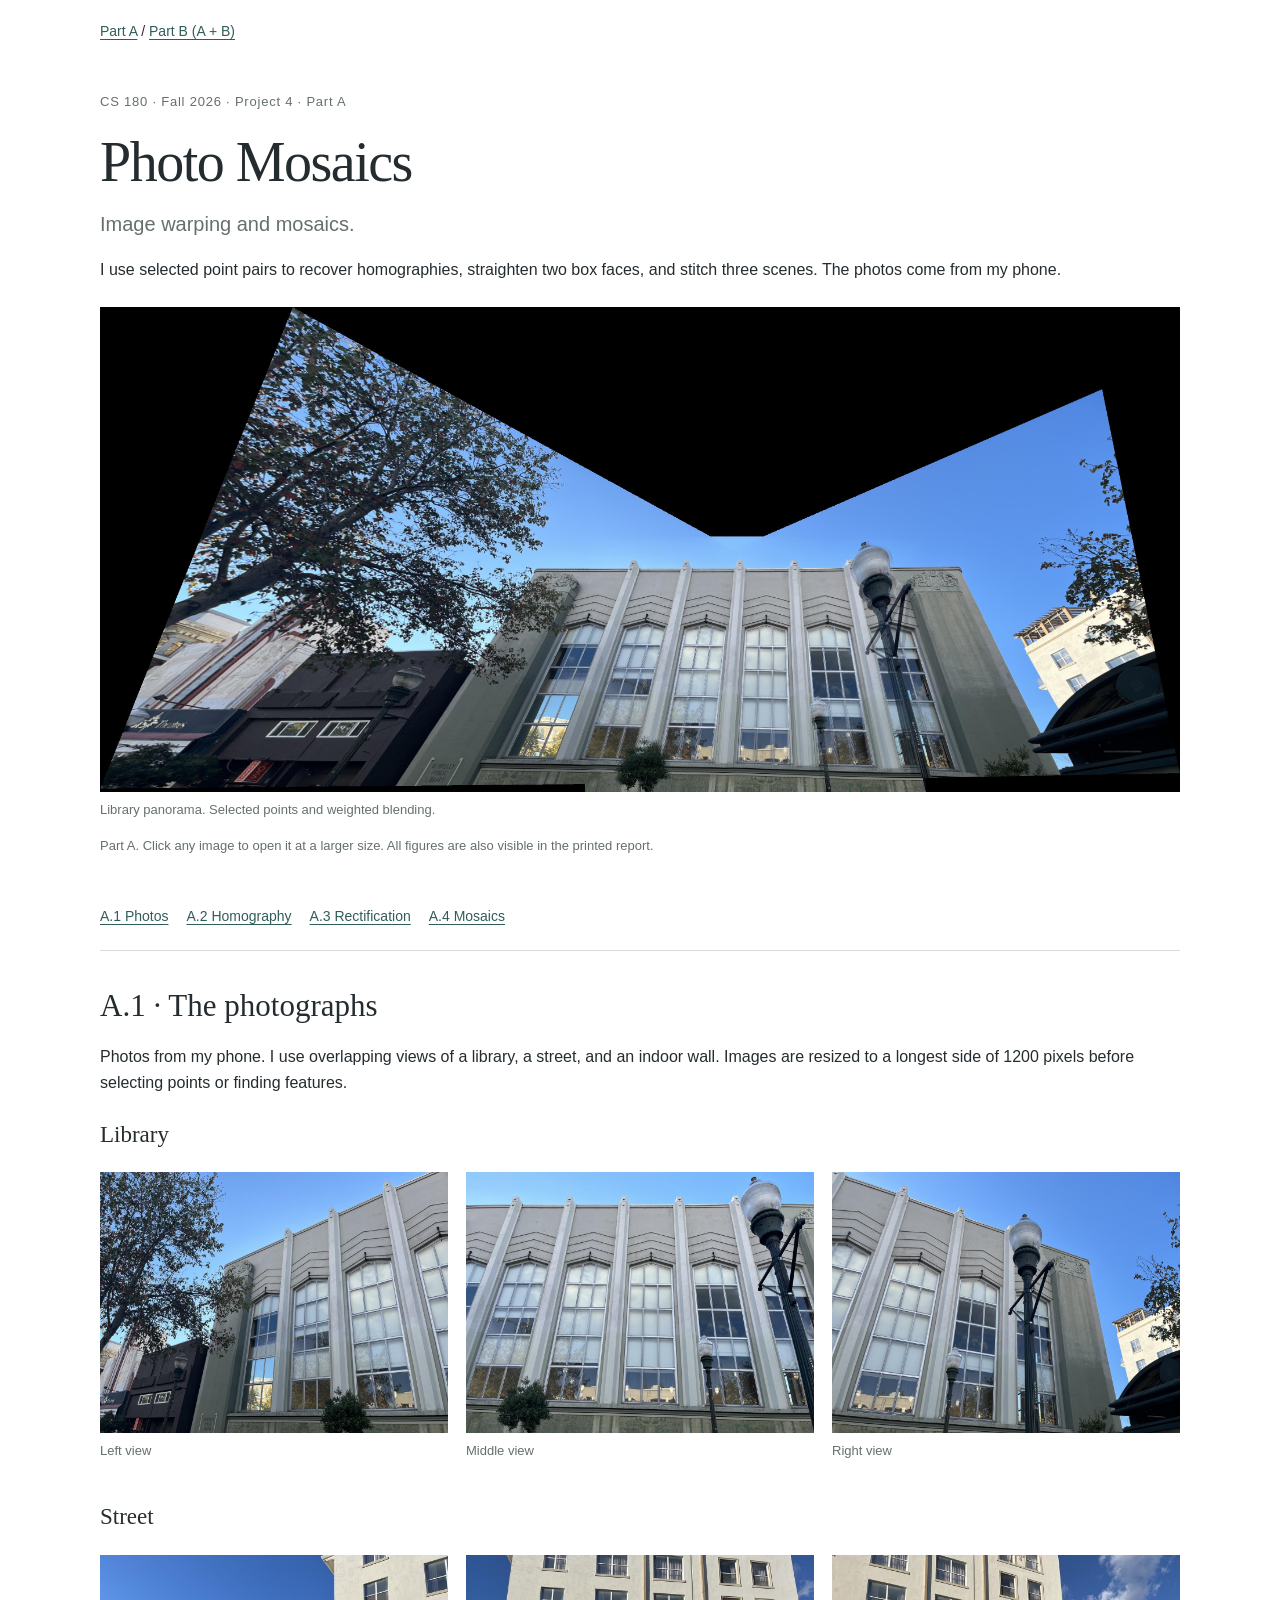
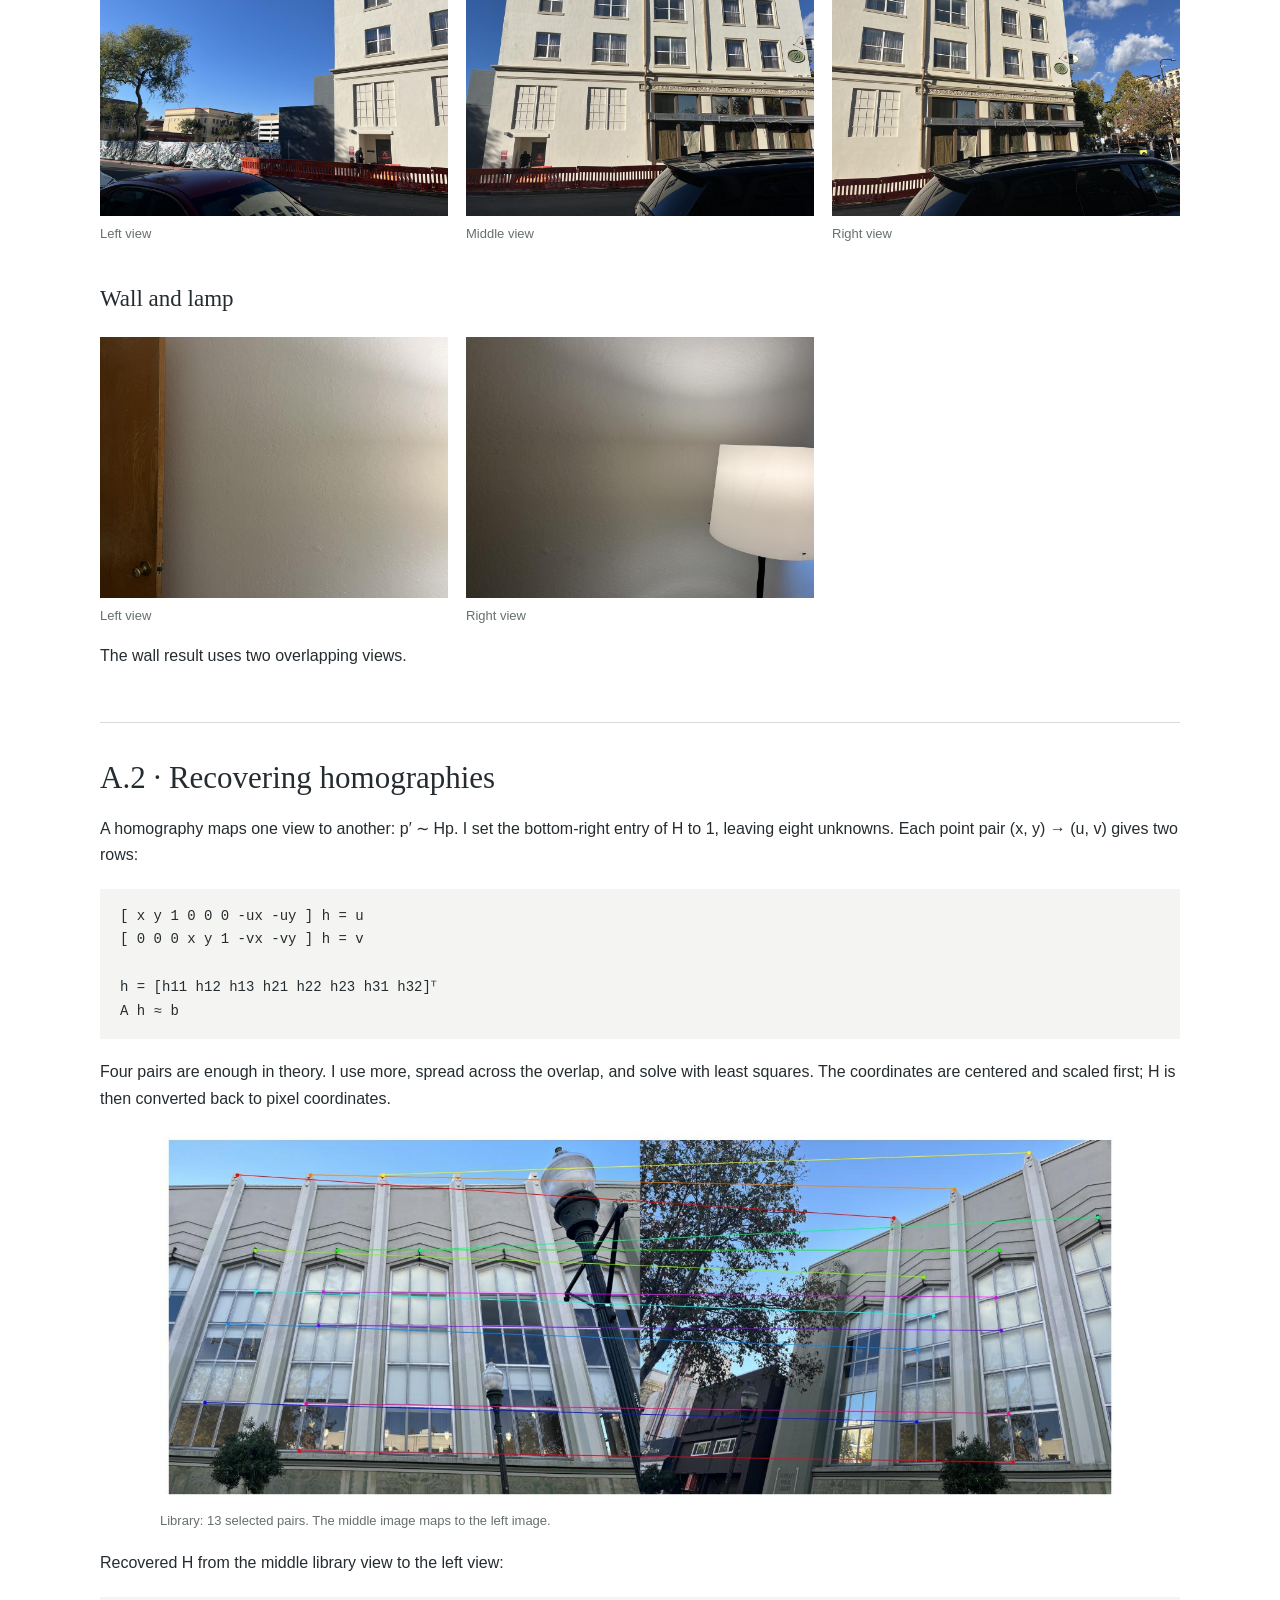
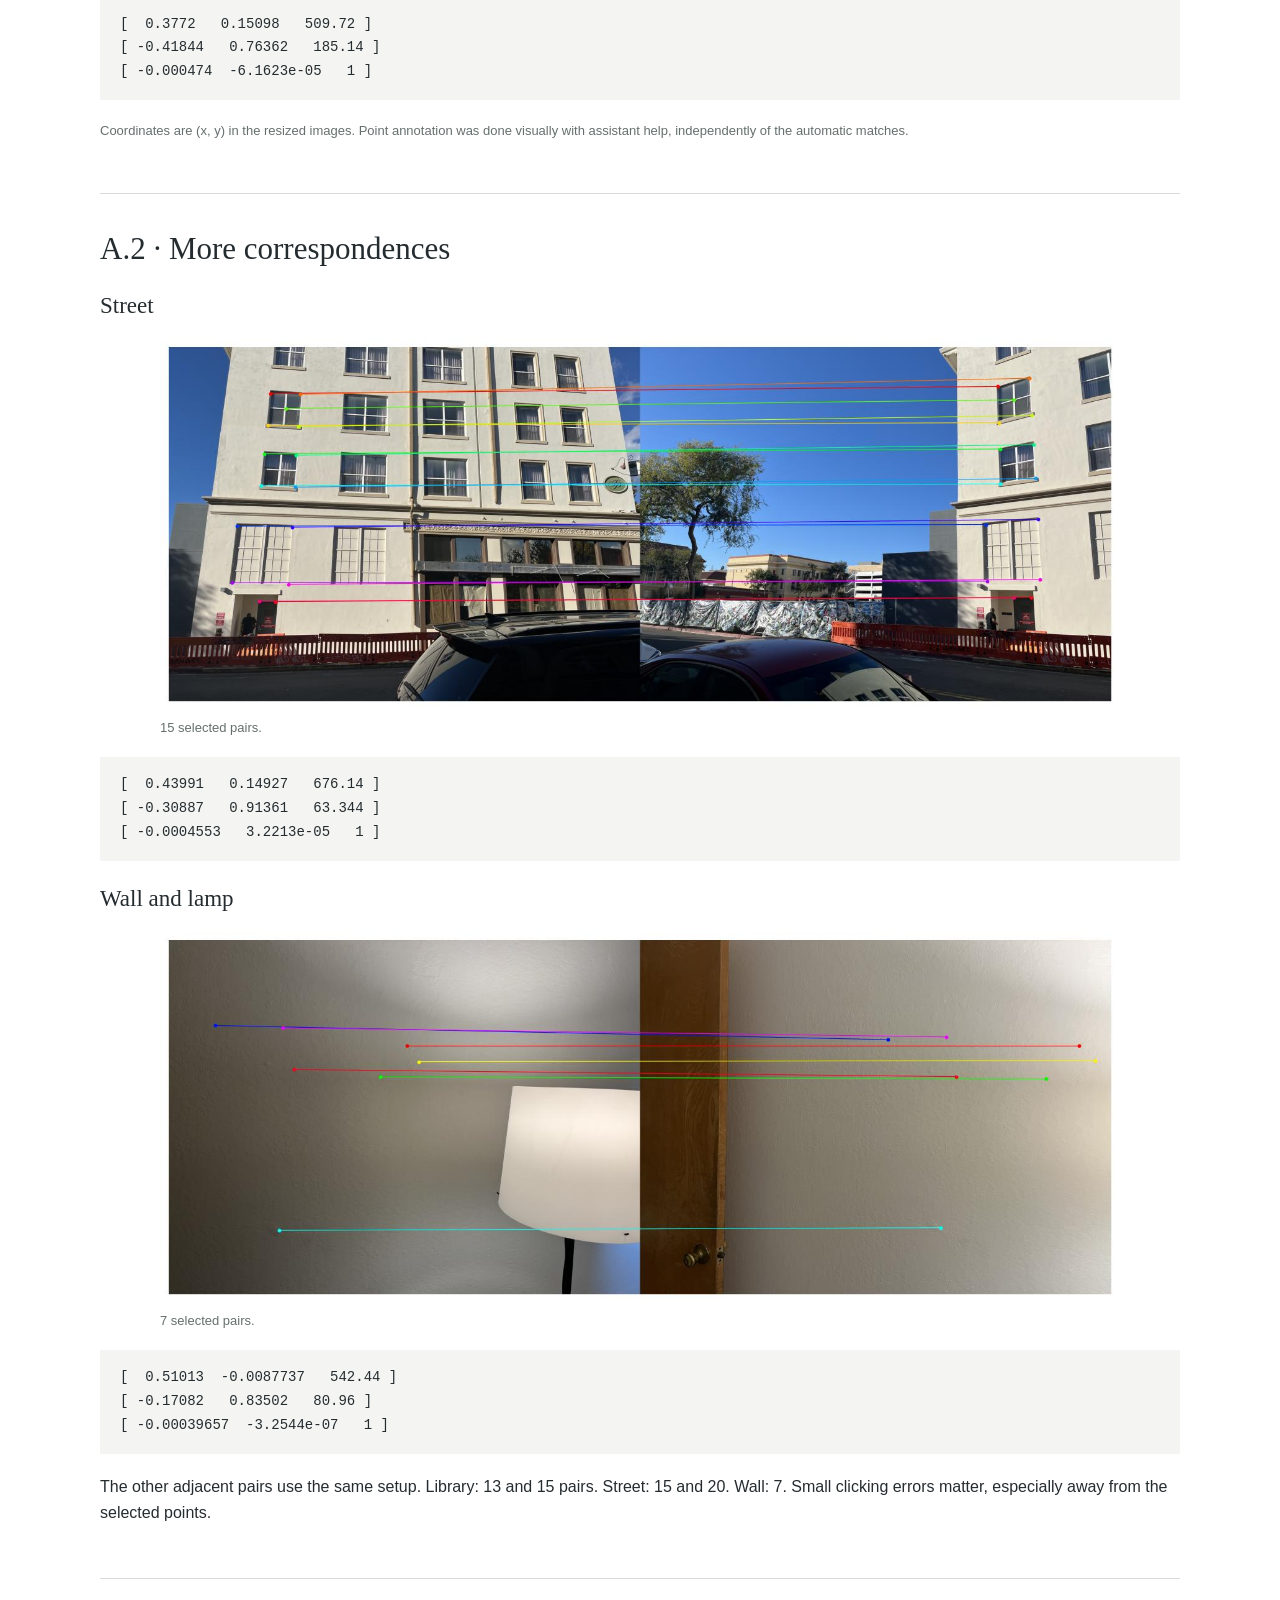
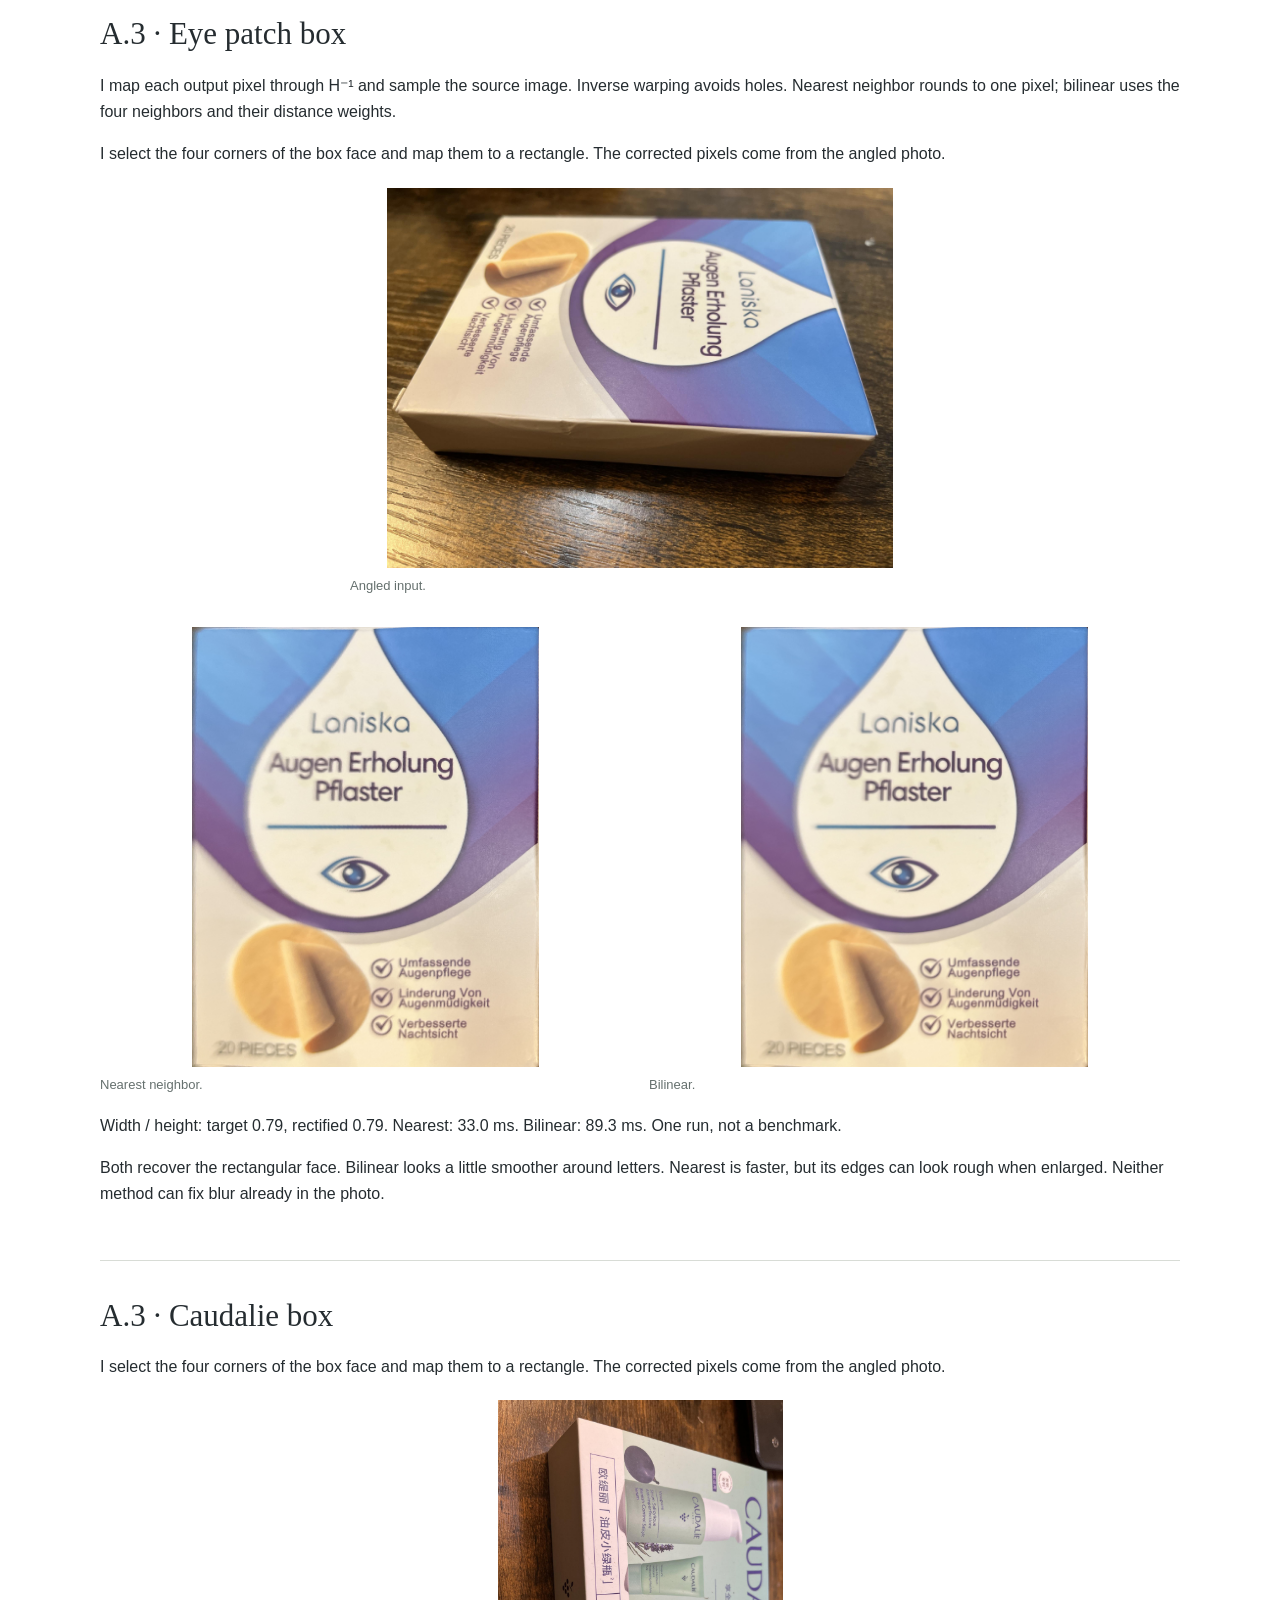
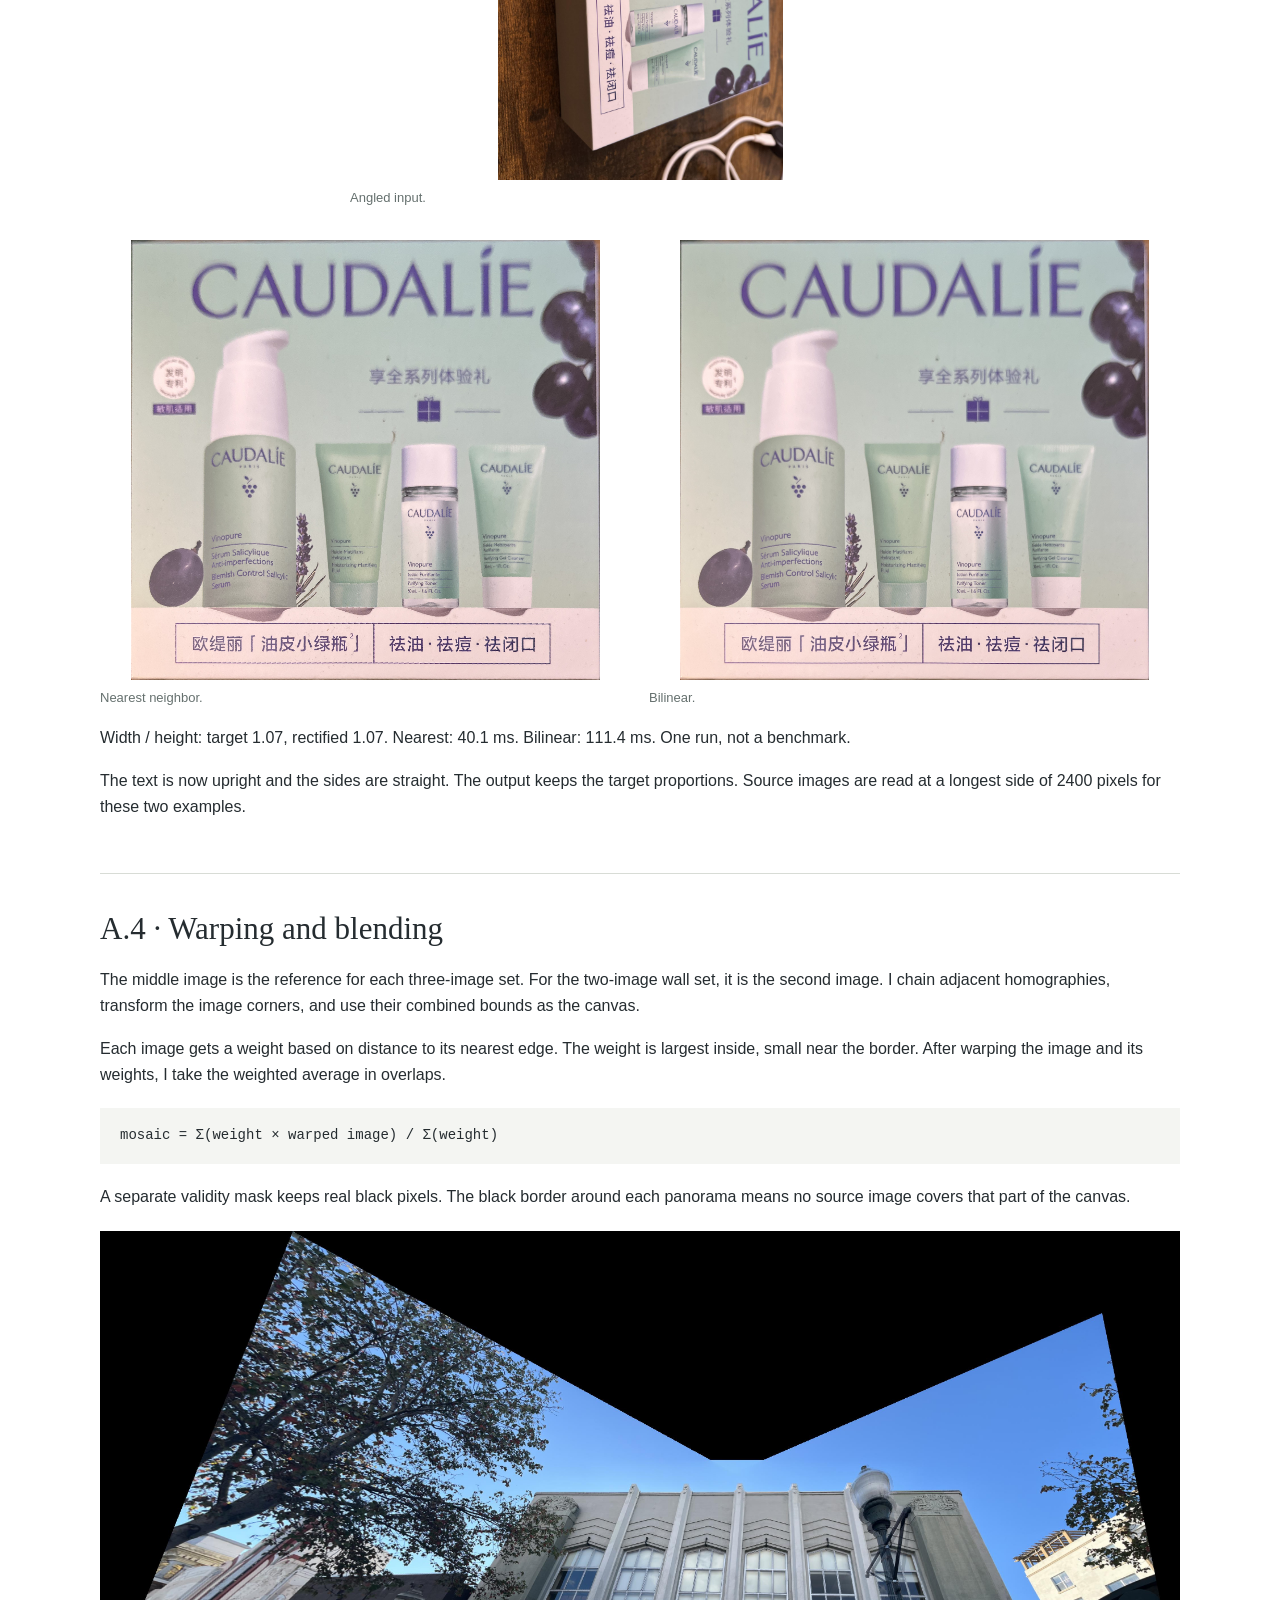
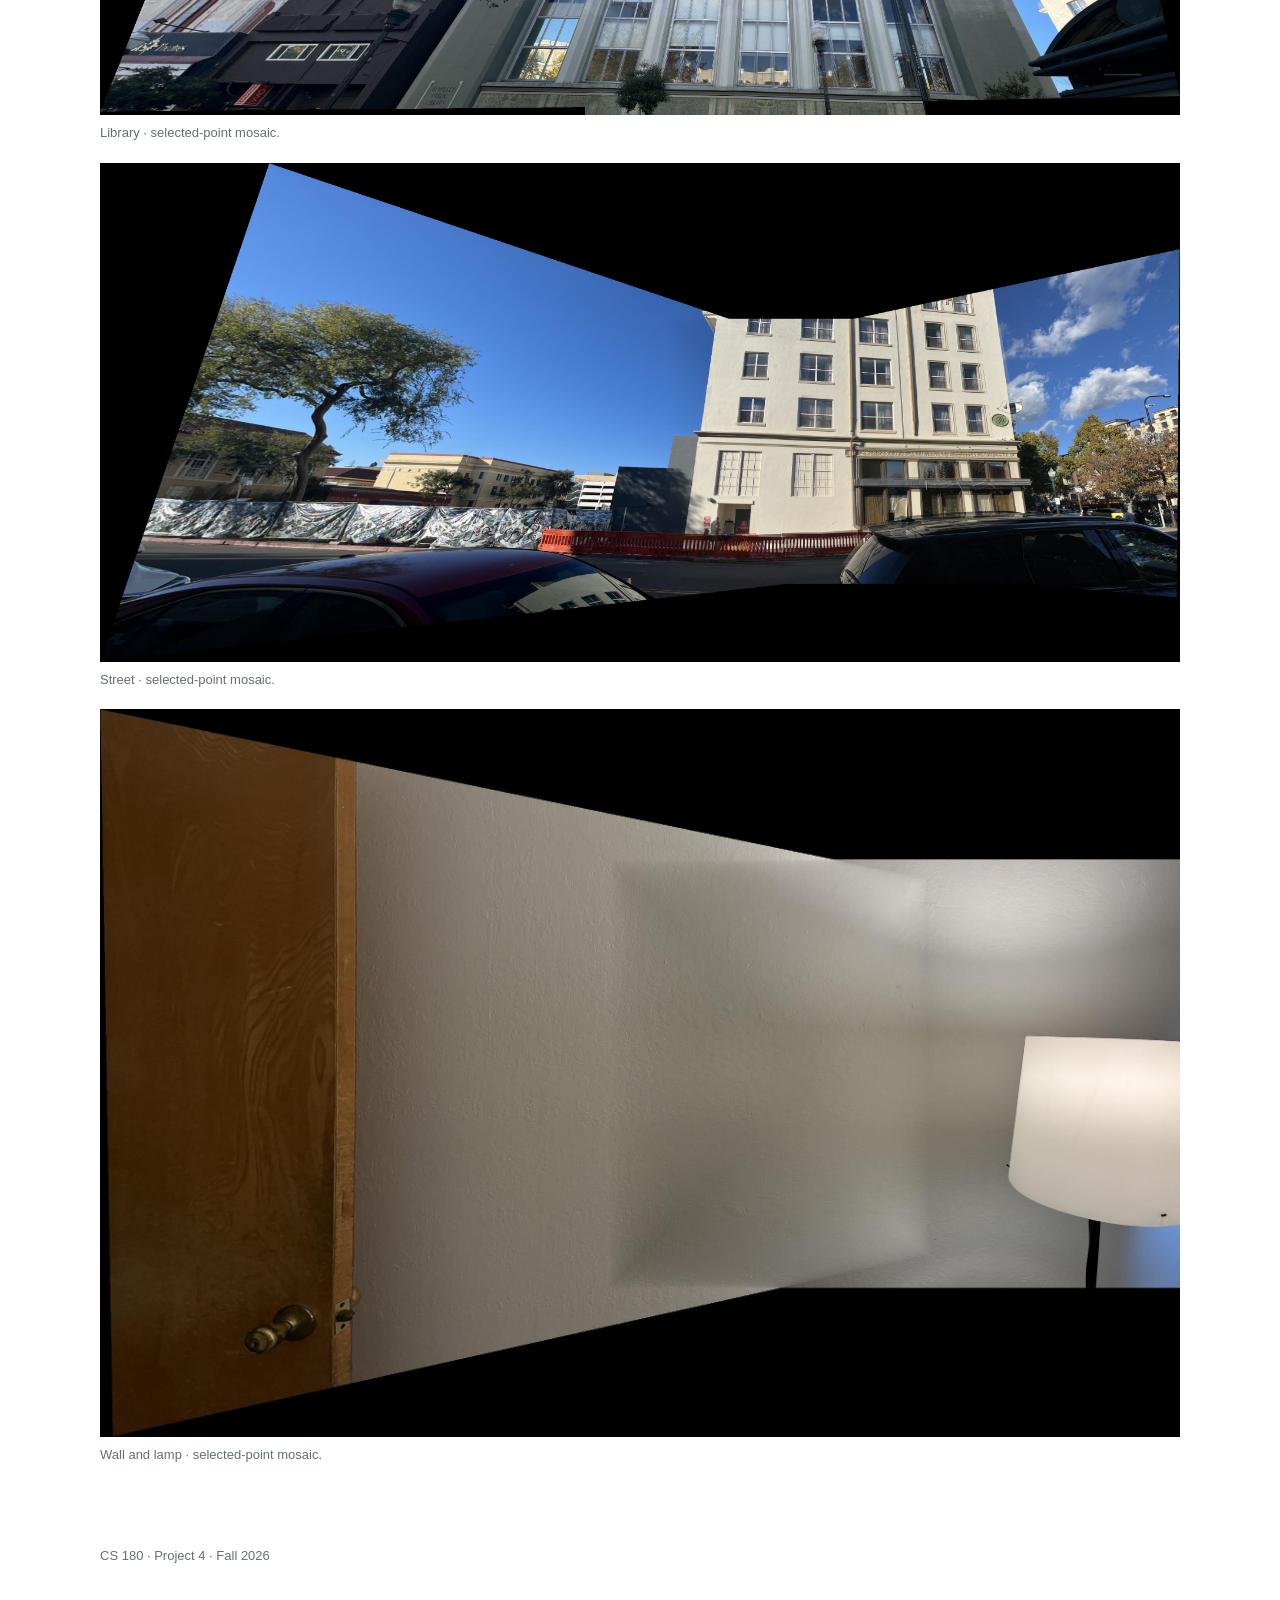
==== commit 7964438e: "Remove optional notes and references sections" ====
--- a/index.html
+++ b/index.html
@@ -2,7 +2,7 @@
 <header class="wrap sheet cover"><p class="eyebrow">CS 180 · Fall 2026 · Project 4 · Part A</p>
 <h1>Photo Mosaics</h1><p class="subtitle">Image warping and mosaics.</p>
 <p>I use selected point pairs to recover homographies, straighten two box faces, and stitch three scenes. The photos come from my phone.</p><figure class="hero"><a href="assets/image1_compare_manual_mosaic.jpg"><img src="assets/image1_compare_manual_mosaic.jpg" alt="Library panorama. Selected points and weighted blending."></a><figcaption>Library panorama. Selected points and weighted blending.</figcaption></figure><p class="small">Part A. Click any image to open it at a larger size. All figures are also visible in the printed report.</p></header>
-<nav class="wrap" aria-label="Report sections"><a href="#a1">A.1 Photos</a><a href="#a2">A.2 Homography</a><a href="#a3">A.3 Rectification</a><a href="#a4">A.4 Mosaics</a><a href="#a-notes">Notes</a></nav><main class="wrap">
+<nav class="wrap" aria-label="Report sections"><a href="#a1">A.1 Photos</a><a href="#a2">A.2 Homography</a><a href="#a3">A.3 Rectification</a><a href="#a4">A.4 Mosaics</a></nav><main class="wrap">
 <section id="a1" class="sheet "><h2>A.1 · The photographs</h2><p>Photos from my phone. I use overlapping views of a library, a street, and an indoor wall. Images are resized to a longest side of 1200 pixels before selecting points or finding features.</p><div class="source-set"><h3>Library</h3><div class="grid sources"><figure class=""><a href="assets/library-left-view.jpg"><img src="assets/library-left-view.jpg" alt="Left view"></a><figcaption>Left view</figcaption></figure><figure class=""><a href="assets/library-middle-view.jpg"><img src="assets/library-middle-view.jpg" alt="Middle view"></a><figcaption>Middle view</figcaption></figure><figure class=""><a href="assets/library-right-view.jpg"><img src="assets/library-right-view.jpg" alt="Right view"></a><figcaption>Right view</figcaption></figure></div></div><div class="source-set"><h3>Street</h3><div class="grid sources"><figure class=""><a href="assets/street-left-view.jpg"><img src="assets/street-left-view.jpg" alt="Left view"></a><figcaption>Left view</figcaption></figure><figure class=""><a href="assets/street-middle-view.jpg"><img src="assets/street-middle-view.jpg" alt="Middle view"></a><figcaption>Middle view</figcaption></figure><figure class=""><a href="assets/street-right-view.jpg"><img src="assets/street-right-view.jpg" alt="Right view"></a><figcaption>Right view</figcaption></figure></div></div><div class="source-set"><h3>Wall and lamp</h3><div class="grid sources"><figure class=""><a href="assets/wall-and-lamp-left-view.jpg"><img src="assets/wall-and-lamp-left-view.jpg" alt="Left view"></a><figcaption>Left view</figcaption></figure><figure class=""><a href="assets/wall-and-lamp-right-view.jpg"><img src="assets/wall-and-lamp-right-view.jpg" alt="Right view"></a><figcaption>Right view</figcaption></figure></div></div><p>The wall result uses two overlapping views.</p></section>
 <section id="a2" class="sheet "><h2>A.2 · Recovering homographies</h2><p>A homography maps one view to another: p′ ∼ Hp. I set the bottom-right entry of H to 1, leaving eight unknowns. Each point pair (x, y) → (u, v) gives two rows:</p>
 <pre class="equation">[ x y 1 0 0 0 -ux -uy ] h = u
@@ -24,9 +24,4 @@
 <p>Each image gets a weight based on distance to its nearest edge. The weight is largest inside, small near the border. After warping the image and its weights, I take the weighted average in overlaps.</p>
 <div class="equation">mosaic = Σ(weight × warped image) / Σ(weight)</div>
 <p>A separate validity mask keeps real black pixels. The black border around each panorama means no source image covers that part of the canvas.</p><figure class="mosaic"><a href="assets/image1_compare_manual_mosaic.jpg"><img src="assets/image1_compare_manual_mosaic.jpg" alt="Library · selected-point mosaic."></a><figcaption>Library · selected-point mosaic.</figcaption></figure><figure class="mosaic"><a href="assets/image2_compare_manual_mosaic.jpg"><img src="assets/image2_compare_manual_mosaic.jpg" alt="Street · selected-point mosaic."></a><figcaption>Street · selected-point mosaic.</figcaption></figure><figure class="mosaic"><a href="assets/image3_compare_manual_mosaic.jpg"><img src="assets/image3_compare_manual_mosaic.jpg" alt="Wall and lamp · selected-point mosaic."></a><figcaption>Wall and lamp · selected-point mosaic.</figcaption></figure></section>
-<section id="a-notes" class="sheet "><h2>Part A · Notes</h2><p>The main building lines mostly line up, but the nearby lamps and cars still have doubled edges. The camera moved a little between shots. Objects at different depths do not follow the same homography.</p>
-<p>The wall has a brightness transition. Weighted blending softens the overlap, but cannot remove every exposure difference or fix alignment. More careful point selection helps; the scene geometry still matters.</p>
-<h3>References and assistance</h3><p>Photographs are my own. Codex assisted with implementation, visual point annotation, testing, and report preparation.</p>
-<p><a href="https://cal-cs180.github.io/fa26/hw/proj3/partA.html">Project 4 Part A</a> · <a href="https://cal-cs180.github.io/fa26/hw/submitting.html">Submission instructions</a></p>
-<p class="small">CS 180 required parts only. No Bells &amp; Whistles extensions.</p></section>
 </main><footer class="wrap">CS 180 · Project 4 · Fall 2026</footer></body></html>
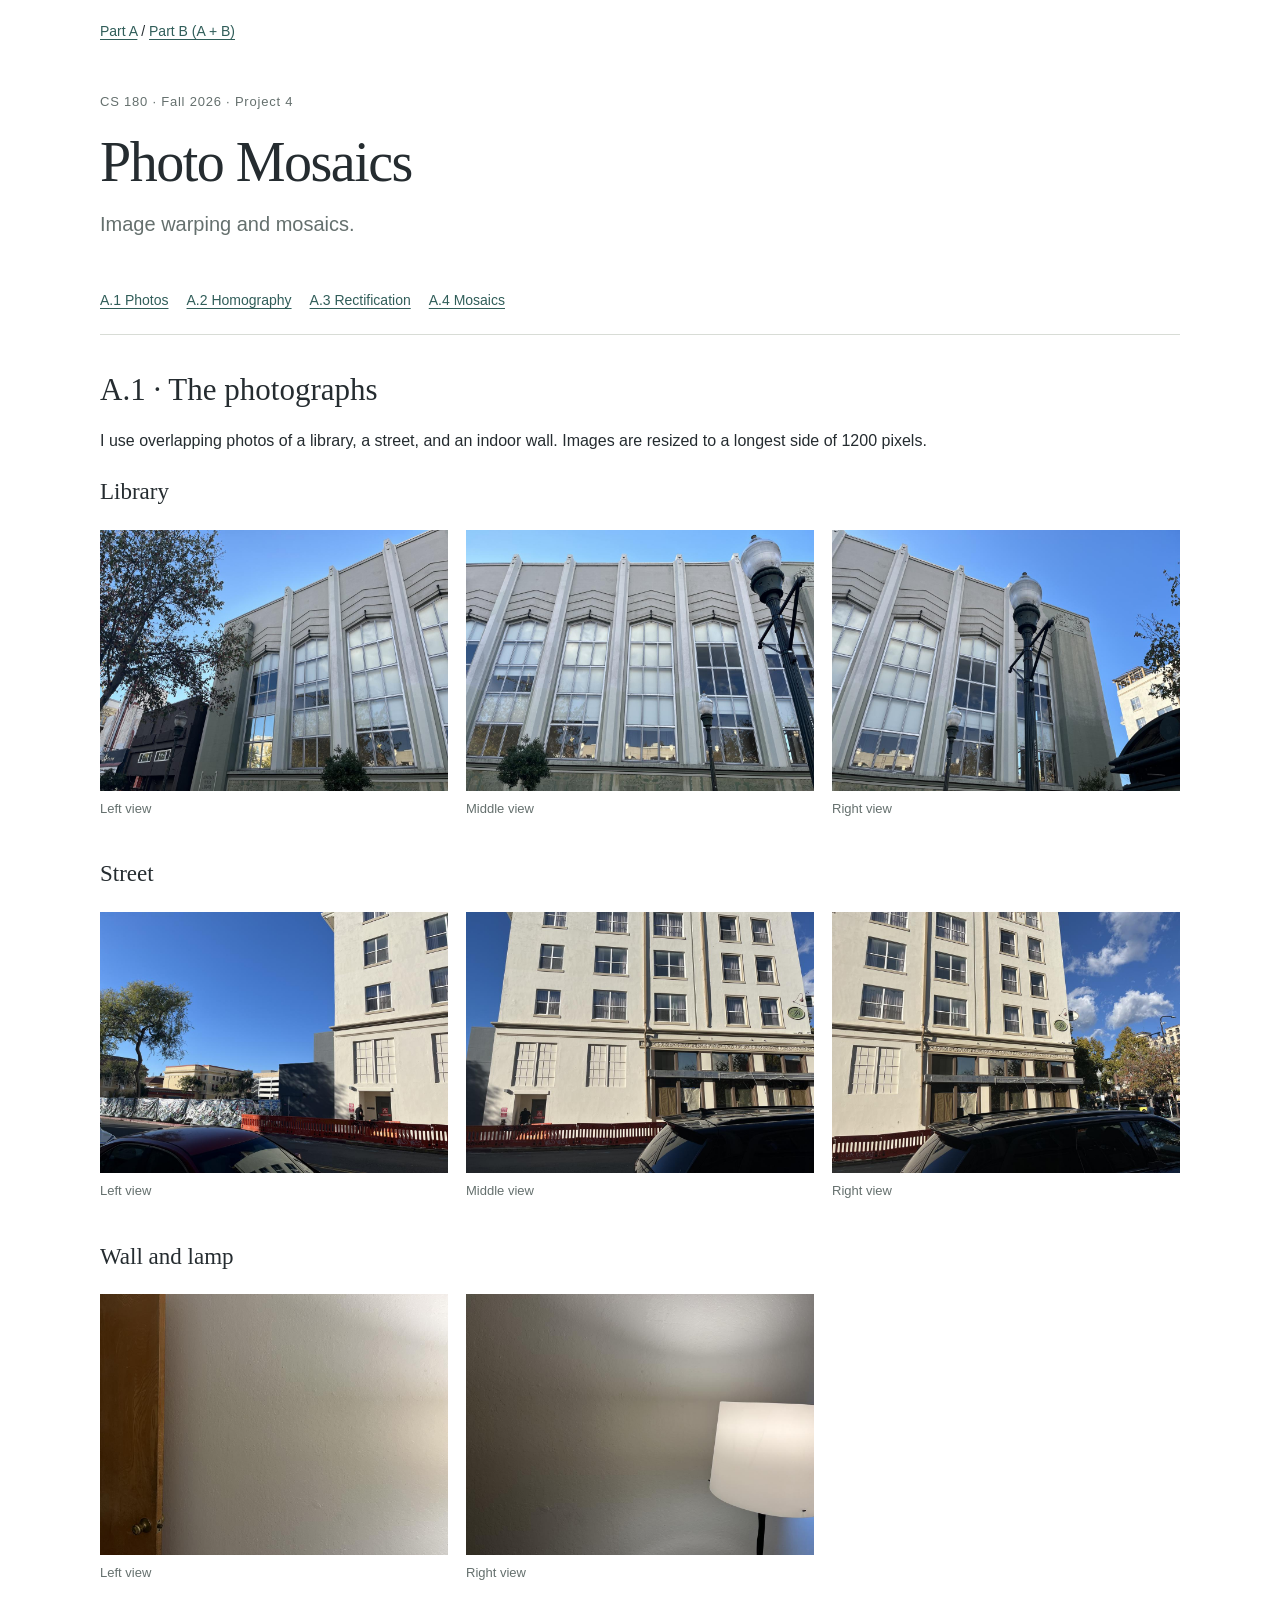
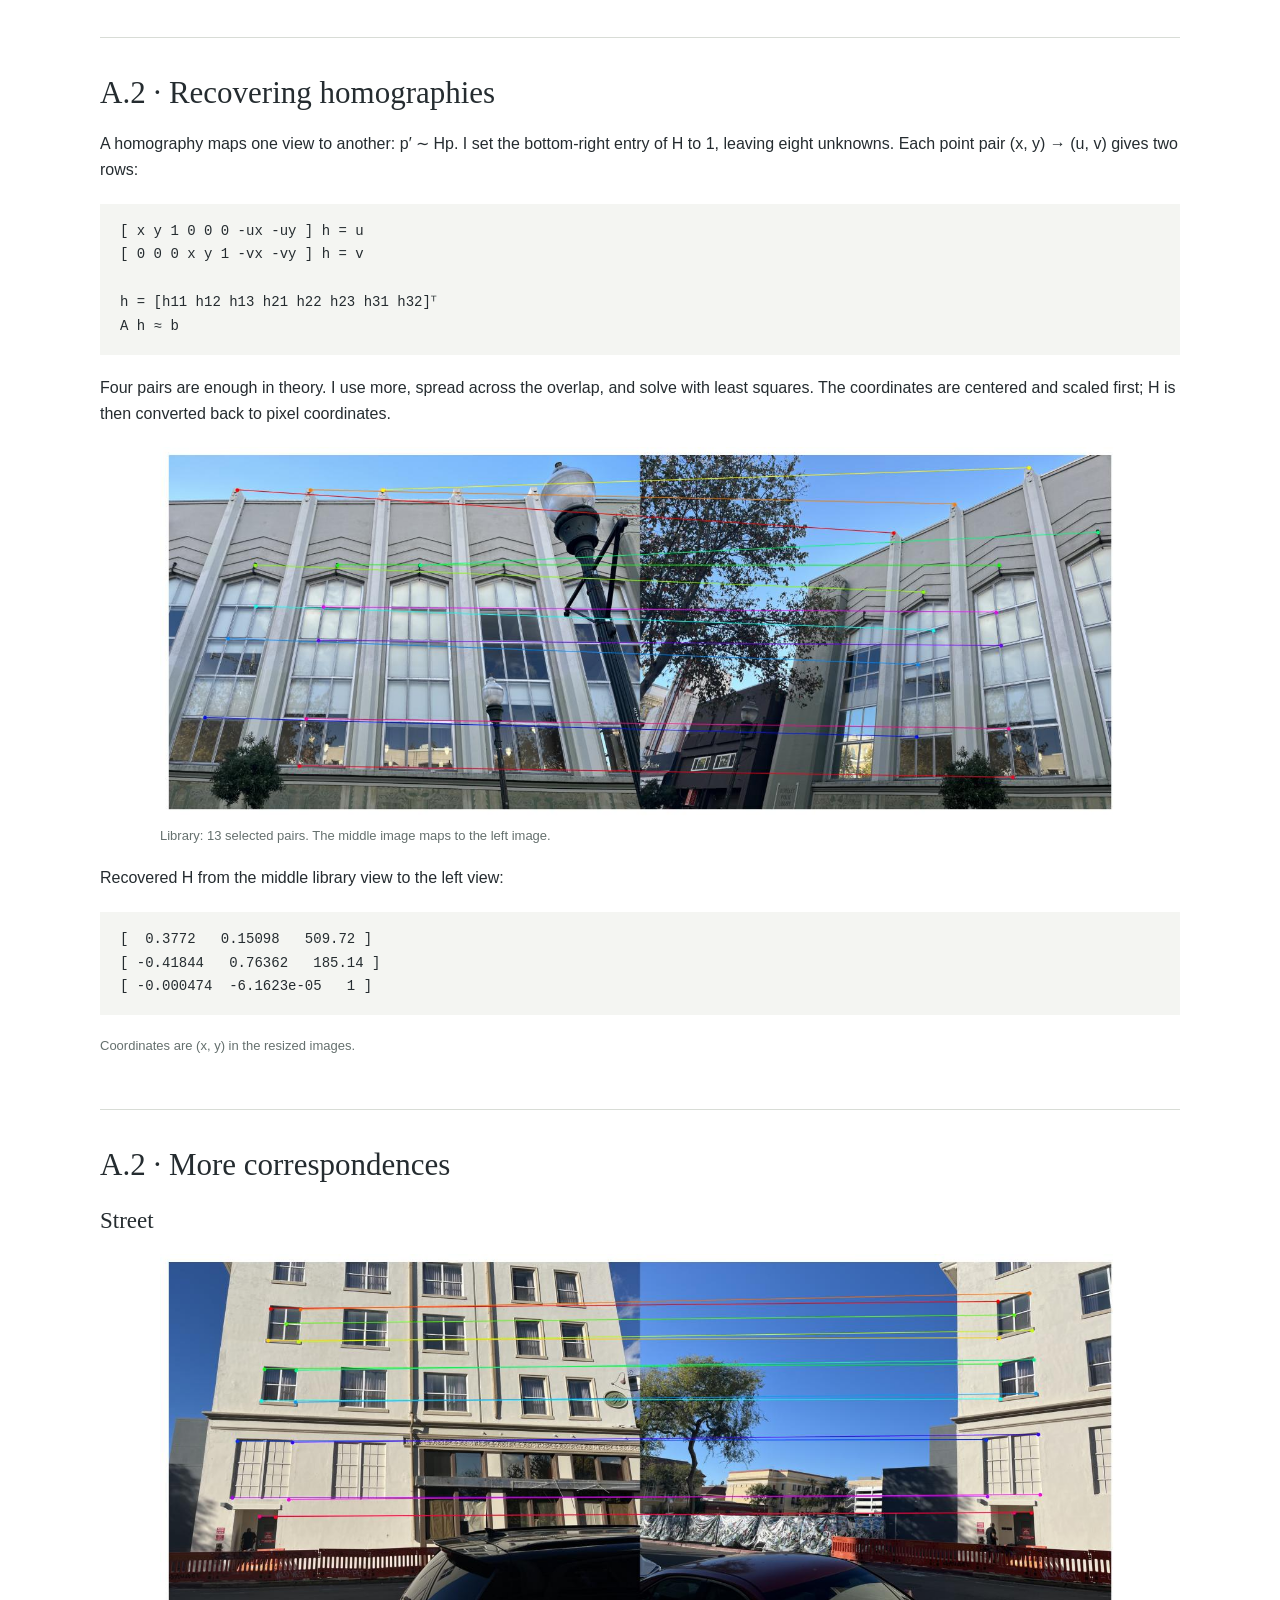
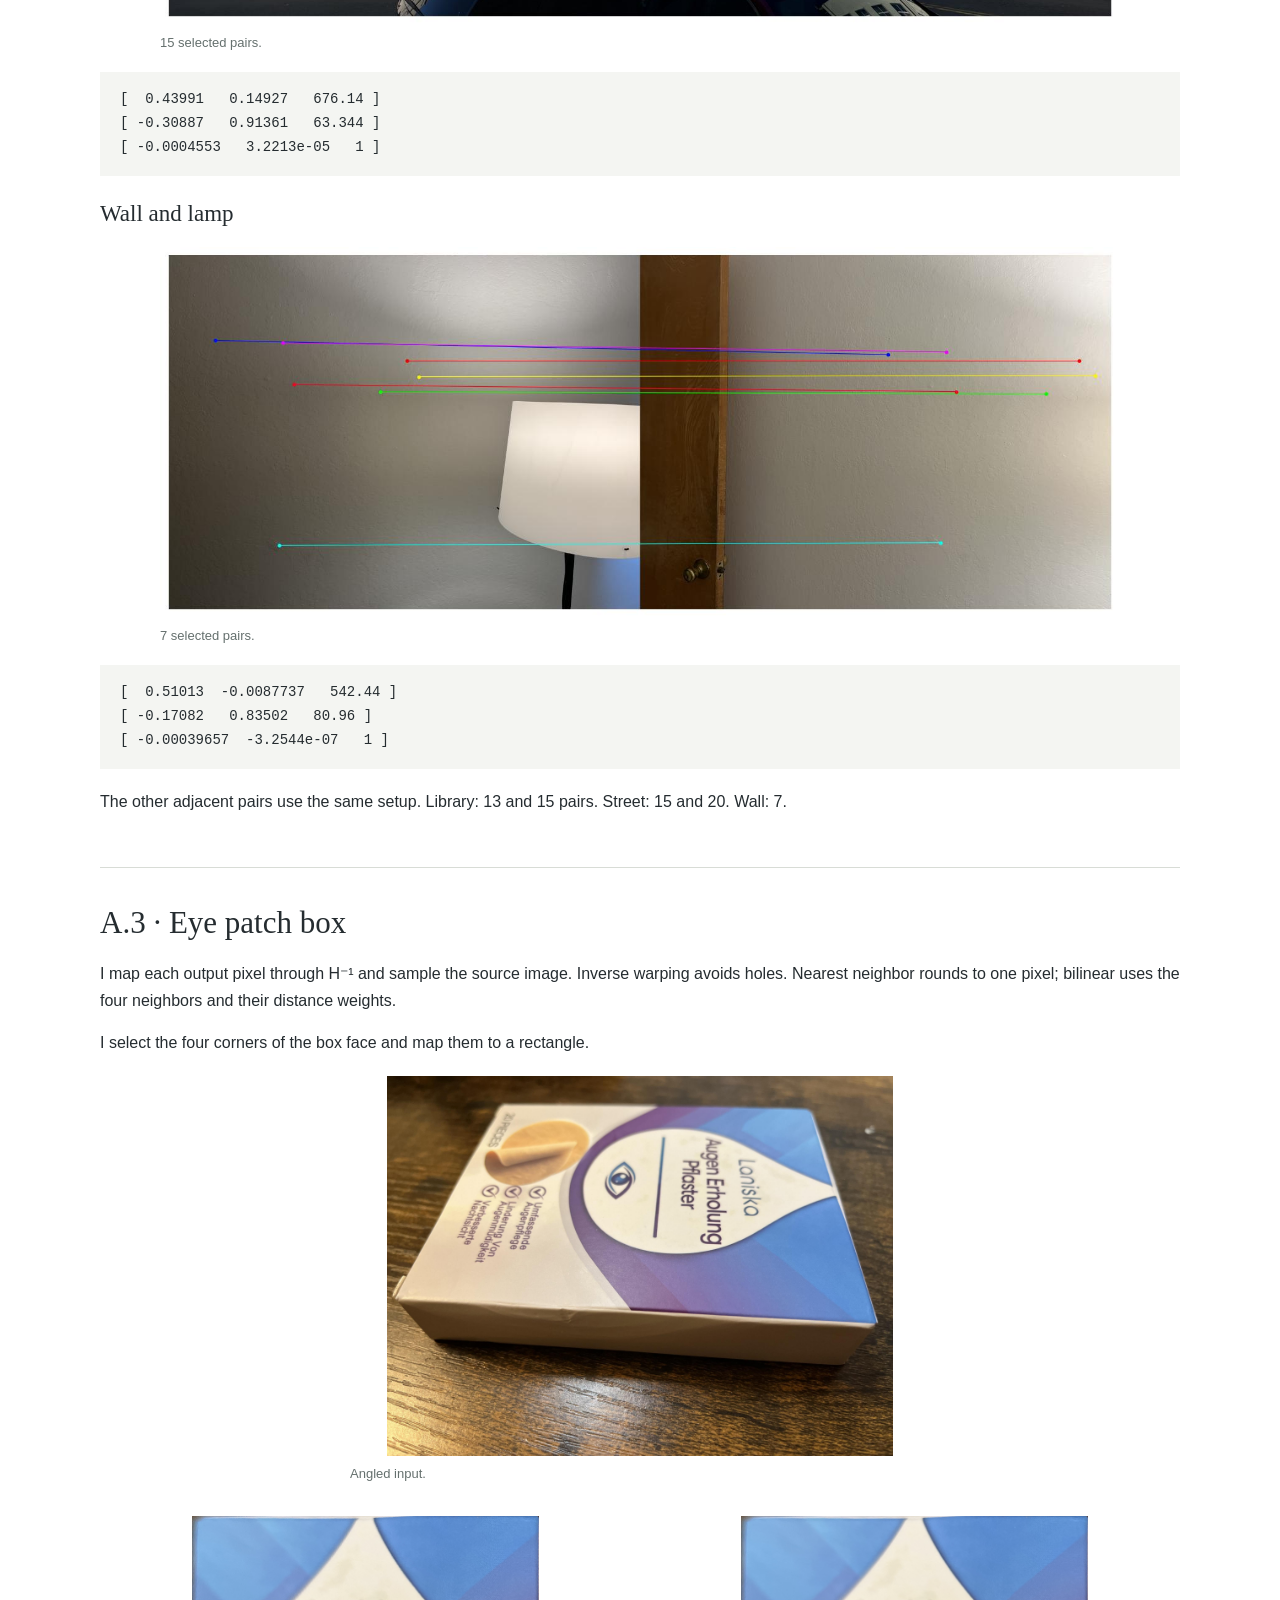
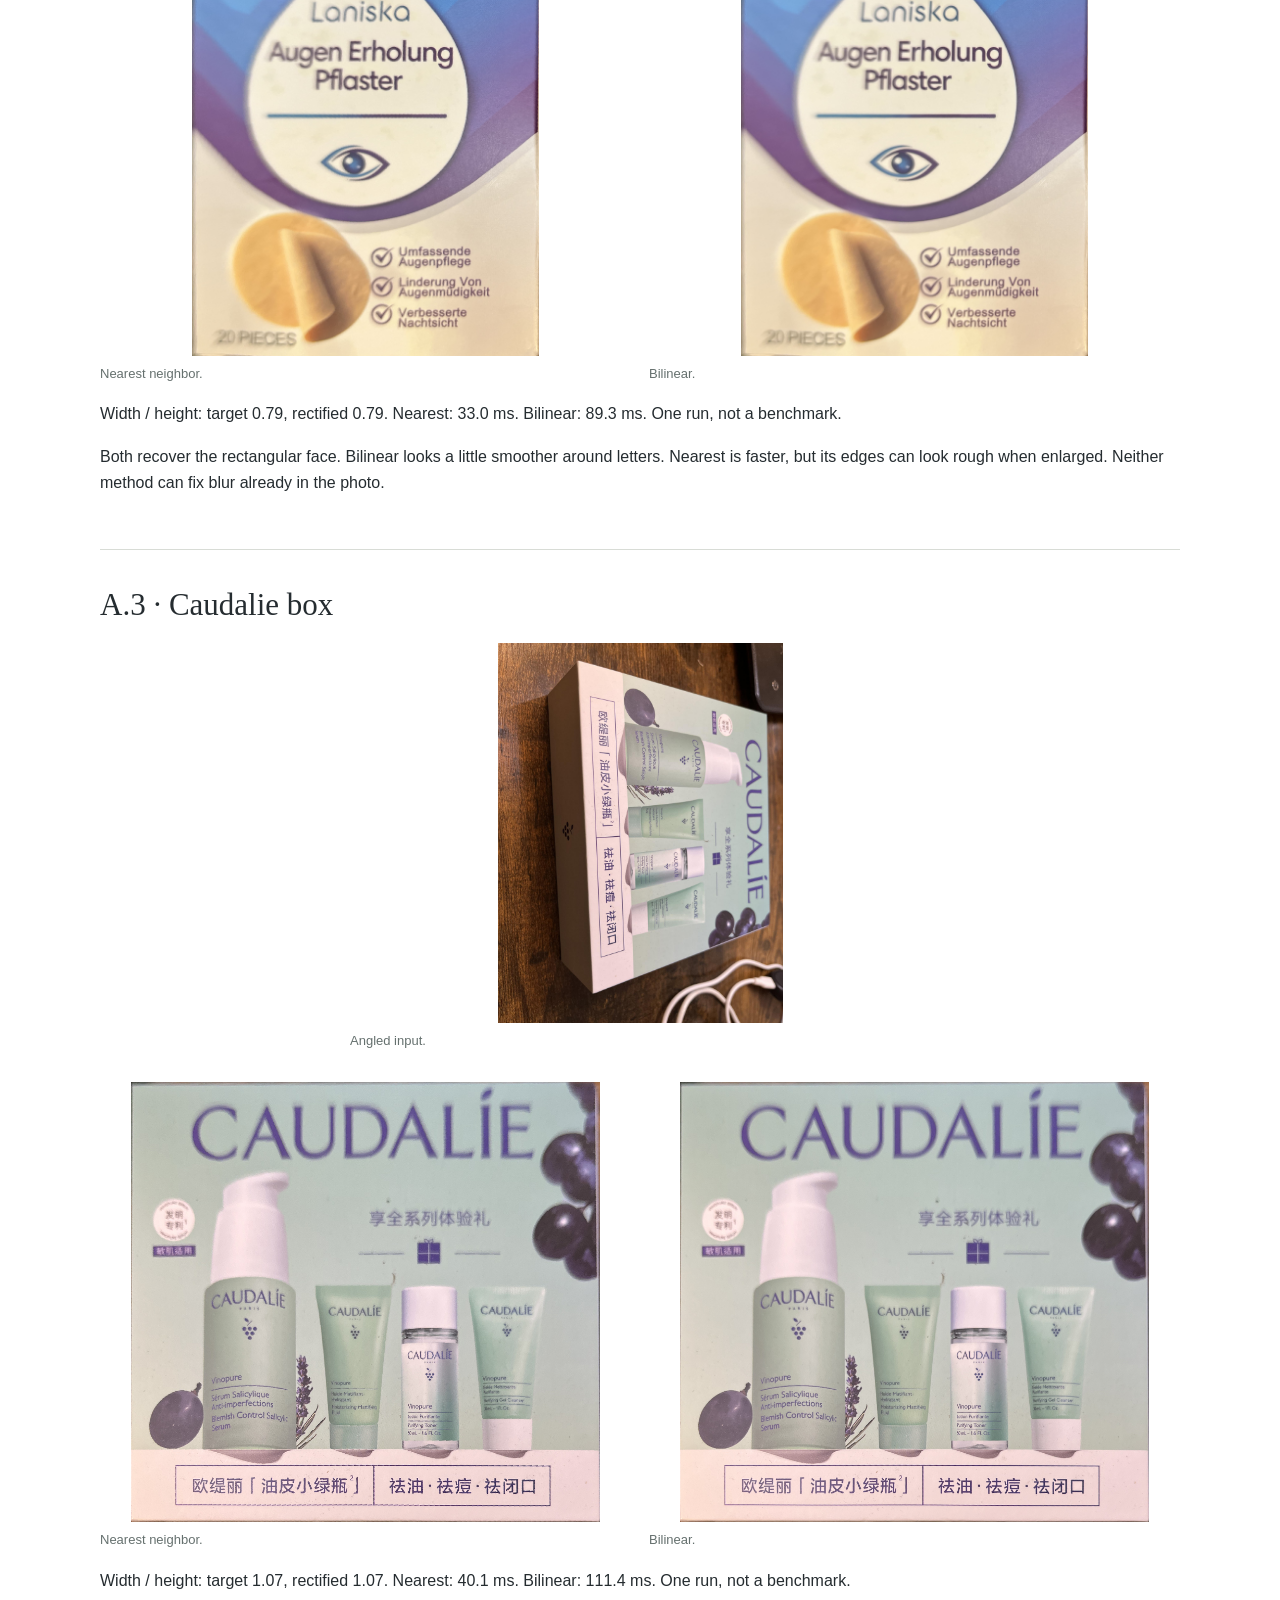
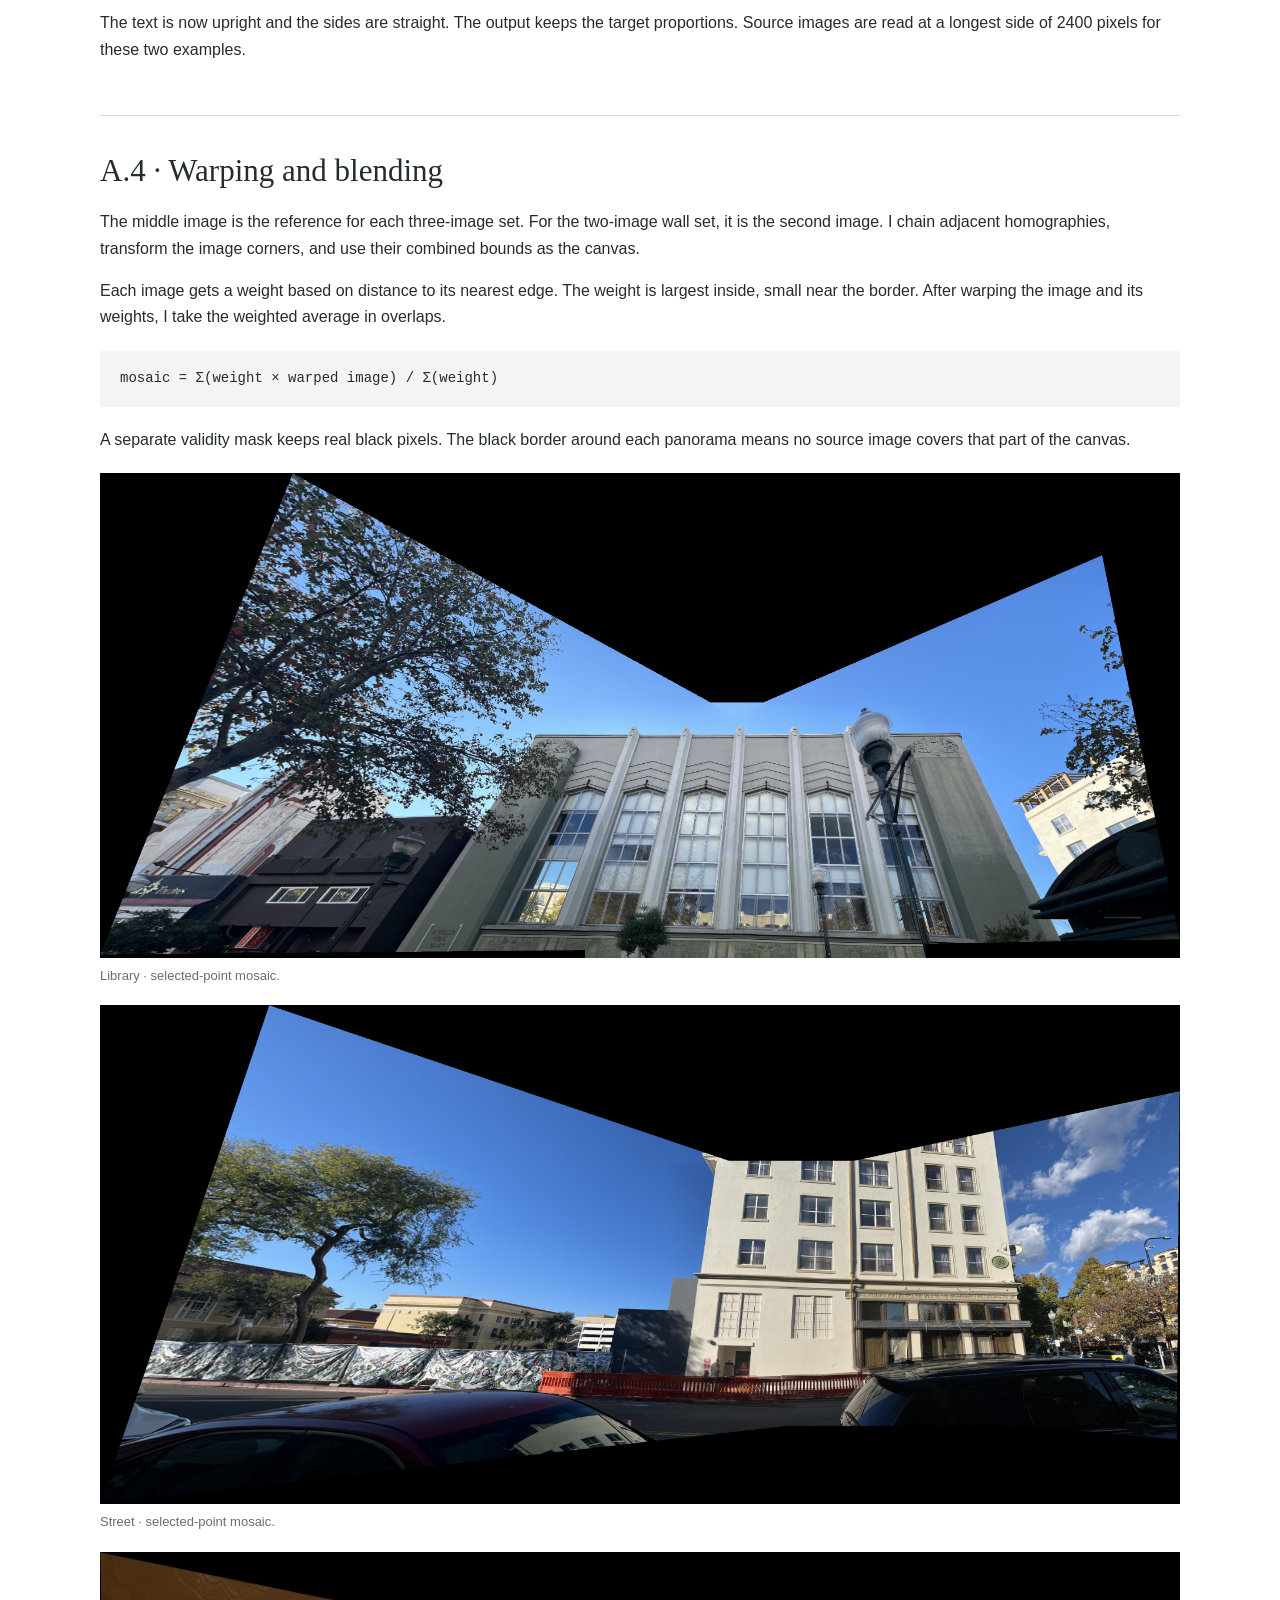
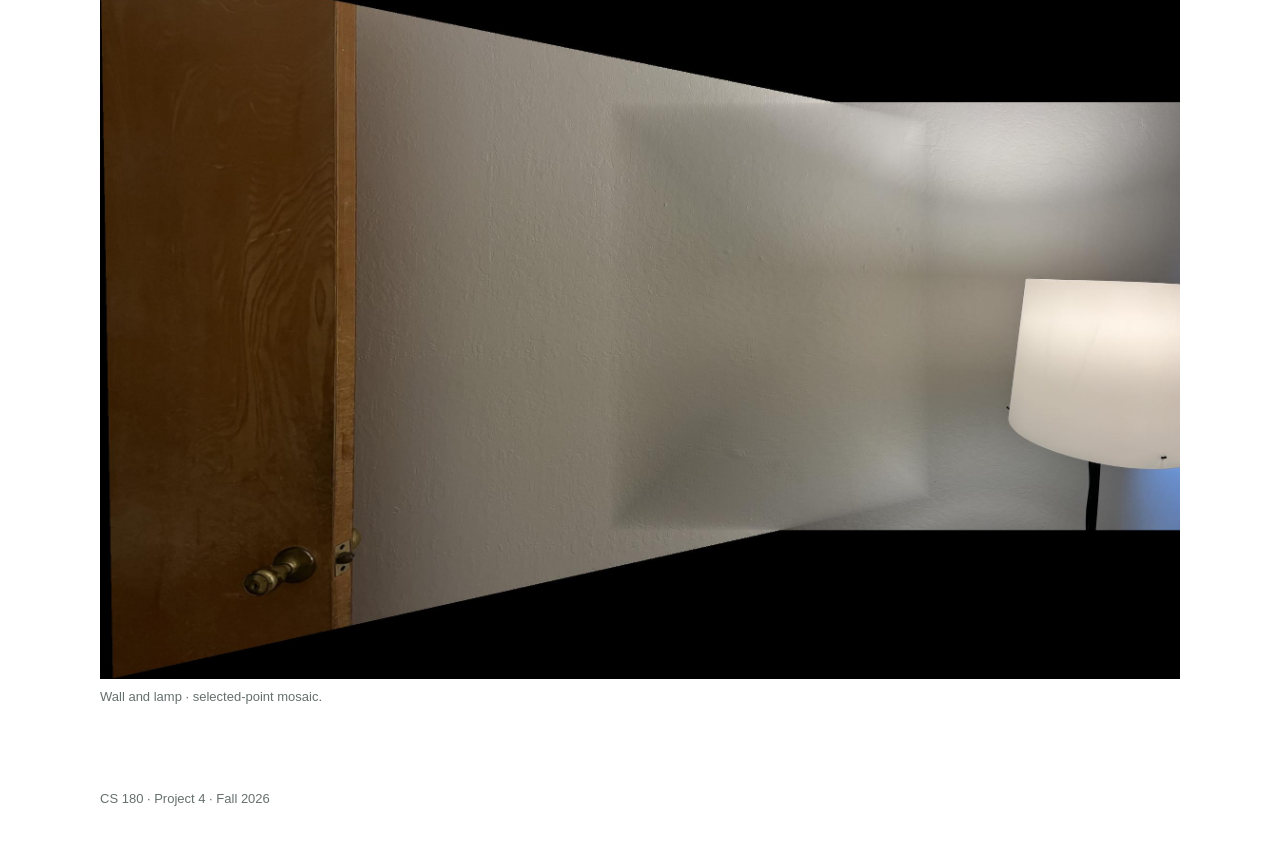
==== commit cd2b576d: "Share the complete Part A content across both reports" ====
--- a/index.html
+++ b/index.html
@@ -1,9 +1,6 @@
-<!doctype html><html lang="en"><head><meta charset="utf-8"><meta name="viewport" content="width=device-width,initial-scale=1"><meta name="description" content="CS180 Project 4: homographies, rectification and image mosaics."><title>Part A · Photo Mosaics | CS180 Project 4</title><link rel="stylesheet" href="style.css"></head><body><div class="wrap versions"><a href="index.html">Part A</a><span> / </span><a href="part-b.html">Part B (A + B)</a></div>
-<header class="wrap sheet cover"><p class="eyebrow">CS 180 · Fall 2026 · Project 4 · Part A</p>
-<h1>Photo Mosaics</h1><p class="subtitle">Image warping and mosaics.</p>
-<p>I use selected point pairs to recover homographies, straighten two box faces, and stitch three scenes. The photos come from my phone.</p><figure class="hero"><a href="assets/image1_compare_manual_mosaic.jpg"><img src="assets/image1_compare_manual_mosaic.jpg" alt="Library panorama. Selected points and weighted blending."></a><figcaption>Library panorama. Selected points and weighted blending.</figcaption></figure><p class="small">Part A. Click any image to open it at a larger size. All figures are also visible in the printed report.</p></header>
+<!doctype html><html lang="en"><head><meta charset="utf-8"><meta name="viewport" content="width=device-width,initial-scale=1"><meta name="description" content="CS180 Project 4: homographies, rectification and image mosaics."><title>Part A · Photo Mosaics | CS180 Project 4</title><link rel="stylesheet" href="style.css"></head><body><div class="wrap versions"><a href="index.html">Part A</a><span> / </span><a href="part-b.html">Part B (A + B)</a></div><header class="wrap sheet cover"><p class="eyebrow">CS 180 · Fall 2026 · Project 4</p><h1>Photo Mosaics</h1><p class="subtitle">Image warping and mosaics.</p></header>
 <nav class="wrap" aria-label="Report sections"><a href="#a1">A.1 Photos</a><a href="#a2">A.2 Homography</a><a href="#a3">A.3 Rectification</a><a href="#a4">A.4 Mosaics</a></nav><main class="wrap">
-<section id="a1" class="sheet "><h2>A.1 · The photographs</h2><p>Photos from my phone. I use overlapping views of a library, a street, and an indoor wall. Images are resized to a longest side of 1200 pixels before selecting points or finding features.</p><div class="source-set"><h3>Library</h3><div class="grid sources"><figure class=""><a href="assets/library-left-view.jpg"><img src="assets/library-left-view.jpg" alt="Left view"></a><figcaption>Left view</figcaption></figure><figure class=""><a href="assets/library-middle-view.jpg"><img src="assets/library-middle-view.jpg" alt="Middle view"></a><figcaption>Middle view</figcaption></figure><figure class=""><a href="assets/library-right-view.jpg"><img src="assets/library-right-view.jpg" alt="Right view"></a><figcaption>Right view</figcaption></figure></div></div><div class="source-set"><h3>Street</h3><div class="grid sources"><figure class=""><a href="assets/street-left-view.jpg"><img src="assets/street-left-view.jpg" alt="Left view"></a><figcaption>Left view</figcaption></figure><figure class=""><a href="assets/street-middle-view.jpg"><img src="assets/street-middle-view.jpg" alt="Middle view"></a><figcaption>Middle view</figcaption></figure><figure class=""><a href="assets/street-right-view.jpg"><img src="assets/street-right-view.jpg" alt="Right view"></a><figcaption>Right view</figcaption></figure></div></div><div class="source-set"><h3>Wall and lamp</h3><div class="grid sources"><figure class=""><a href="assets/wall-and-lamp-left-view.jpg"><img src="assets/wall-and-lamp-left-view.jpg" alt="Left view"></a><figcaption>Left view</figcaption></figure><figure class=""><a href="assets/wall-and-lamp-right-view.jpg"><img src="assets/wall-and-lamp-right-view.jpg" alt="Right view"></a><figcaption>Right view</figcaption></figure></div></div><p>The wall result uses two overlapping views.</p></section>
+<section id="a1" class="sheet "><h2>A.1 · The photographs</h2><p>I use overlapping photos of a library, a street, and an indoor wall. Images are resized to a longest side of 1200 pixels.</p><div class="source-set"><h3>Library</h3><div class="grid sources"><figure class=""><a href="assets/library-left-view.jpg"><img src="assets/library-left-view.jpg" alt="Left view"></a><figcaption>Left view</figcaption></figure><figure class=""><a href="assets/library-middle-view.jpg"><img src="assets/library-middle-view.jpg" alt="Middle view"></a><figcaption>Middle view</figcaption></figure><figure class=""><a href="assets/library-right-view.jpg"><img src="assets/library-right-view.jpg" alt="Right view"></a><figcaption>Right view</figcaption></figure></div></div><div class="source-set"><h3>Street</h3><div class="grid sources"><figure class=""><a href="assets/street-left-view.jpg"><img src="assets/street-left-view.jpg" alt="Left view"></a><figcaption>Left view</figcaption></figure><figure class=""><a href="assets/street-middle-view.jpg"><img src="assets/street-middle-view.jpg" alt="Middle view"></a><figcaption>Middle view</figcaption></figure><figure class=""><a href="assets/street-right-view.jpg"><img src="assets/street-right-view.jpg" alt="Right view"></a><figcaption>Right view</figcaption></figure></div></div><div class="source-set"><h3>Wall and lamp</h3><div class="grid sources"><figure class=""><a href="assets/wall-and-lamp-left-view.jpg"><img src="assets/wall-and-lamp-left-view.jpg" alt="Left view"></a><figcaption>Left view</figcaption></figure><figure class=""><a href="assets/wall-and-lamp-right-view.jpg"><img src="assets/wall-and-lamp-right-view.jpg" alt="Right view"></a><figcaption>Right view</figcaption></figure></div></div></section>
 <section id="a2" class="sheet "><h2>A.2 · Recovering homographies</h2><p>A homography maps one view to another: p′ ∼ Hp. I set the bottom-right entry of H to 1, leaving eight unknowns. Each point pair (x, y) → (u, v) gives two rows:</p>
 <pre class="equation">[ x y 1 0 0 0 -ux -uy ] h = u
 [ 0 0 0 x y 1 -vx -vy ] h = v
@@ -12,16 +9,15 @@
 A h ≈ b</pre>
 <p>Four pairs are enough in theory. I use more, spread across the overlap, and solve with least squares. The coordinates are centered and scaled first; H is then converted back to pixel coordinates.</p><figure class="wide"><a href="assets/image1_compare_manual_points_1.jpg"><img src="assets/image1_compare_manual_points_1.jpg" alt="Library: 13 selected pairs. The middle image maps to the left image."></a><figcaption>Library: 13 selected pairs. The middle image maps to the left image.</figcaption></figure><p>Recovered H from the middle library view to the left view:</p><pre class="matrix">[  0.3772   0.15098   509.72 ]
 [ -0.41844   0.76362   185.14 ]
-[ -0.000474  -6.1623e-05   1 ]</pre><p class="small">Coordinates are (x, y) in the resized images. Point annotation was done visually with assistant help, independently of the automatic matches.</p></section>
+[ -0.000474  -6.1623e-05   1 ]</pre><p class="small">Coordinates are (x, y) in the resized images.</p></section>
 <section id="a2-more" class="sheet "><h2>A.2 · More correspondences</h2><div class="keep"><h3>Street</h3><figure class="wide"><a href="assets/image2_compare_manual_points_1.jpg"><img src="assets/image2_compare_manual_points_1.jpg" alt="15 selected pairs."></a><figcaption>15 selected pairs.</figcaption></figure><pre class="matrix">[  0.43991   0.14927   676.14 ]
 [ -0.30887   0.91361   63.344 ]
 [ -0.0004553   3.2213e-05   1 ]</pre></div><div class="keep"><h3>Wall and lamp</h3><figure class="wide"><a href="assets/image3_compare_manual_points_1.jpg"><img src="assets/image3_compare_manual_points_1.jpg" alt="7 selected pairs."></a><figcaption>7 selected pairs.</figcaption></figure><pre class="matrix">[  0.51013  -0.0087737   542.44 ]
 [ -0.17082   0.83502   80.96 ]
-[ -0.00039657  -3.2544e-07   1 ]</pre></div><p>The other adjacent pairs use the same setup. Library: 13 and 15 pairs. Street: 15 and 20. Wall: 7. Small clicking errors matter, especially away from the selected points.</p></section>
-<section id="a3" class="sheet rect-page"><h2>A.3 · Eye patch box</h2><p>I map each output pixel through H⁻¹ and sample the source image. Inverse warping avoids holes. Nearest neighbor rounds to one pixel; bilinear uses the four neighbors and their distance weights.</p><p>I select the four corners of the box face and map them to a rectangle. The corrected pixels come from the angled photo.</p><figure class="rect-input"><a href="assets/results_rect1_source_0.jpg"><img src="assets/results_rect1_source_0.jpg" alt="Angled input."></a><figcaption>Angled input.</figcaption></figure><div class="grid two rectified"><figure class=""><a href="assets/results_rect1_nearest.png"><img src="assets/results_rect1_nearest.png" alt="Nearest neighbor."></a><figcaption>Nearest neighbor.</figcaption></figure><figure class=""><a href="assets/results_rect1_bilinear.png"><img src="assets/results_rect1_bilinear.png" alt="Bilinear."></a><figcaption>Bilinear.</figcaption></figure></div><p>Width / height: target 0.79, rectified 0.79. Nearest: 33.0 ms. Bilinear: 89.3 ms. One run, not a benchmark.</p><p>Both recover the rectangular face. Bilinear looks a little smoother around letters. Nearest is faster, but its edges can look rough when enlarged. Neither method can fix blur already in the photo.</p></section>
-<section id="a3-box2" class="sheet rect-page"><h2>A.3 · Caudalie box</h2><p>I select the four corners of the box face and map them to a rectangle. The corrected pixels come from the angled photo.</p><figure class="rect-input"><a href="assets/results_rect2_source_0.jpg"><img src="assets/results_rect2_source_0.jpg" alt="Angled input."></a><figcaption>Angled input.</figcaption></figure><div class="grid two rectified"><figure class=""><a href="assets/results_rect2_nearest.png"><img src="assets/results_rect2_nearest.png" alt="Nearest neighbor."></a><figcaption>Nearest neighbor.</figcaption></figure><figure class=""><a href="assets/results_rect2_bilinear.png"><img src="assets/results_rect2_bilinear.png" alt="Bilinear."></a><figcaption>Bilinear.</figcaption></figure></div><p>Width / height: target 1.07, rectified 1.07. Nearest: 40.1 ms. Bilinear: 111.4 ms. One run, not a benchmark.</p><p>The text is now upright and the sides are straight. The output keeps the target proportions. Source images are read at a longest side of 2400 pixels for these two examples.</p></section>
+[ -0.00039657  -3.2544e-07   1 ]</pre></div><p>The other adjacent pairs use the same setup. Library: 13 and 15 pairs. Street: 15 and 20. Wall: 7.</p></section>
+<section id="a3" class="sheet rect-page"><h2>A.3 · Eye patch box</h2><p>I map each output pixel through H⁻¹ and sample the source image. Inverse warping avoids holes. Nearest neighbor rounds to one pixel; bilinear uses the four neighbors and their distance weights.</p><p>I select the four corners of the box face and map them to a rectangle.</p><figure class="rect-input"><a href="assets/results_rect1_source_0.jpg"><img src="assets/results_rect1_source_0.jpg" alt="Angled input."></a><figcaption>Angled input.</figcaption></figure><div class="grid two rectified"><figure class=""><a href="assets/results_rect1_nearest.png"><img src="assets/results_rect1_nearest.png" alt="Nearest neighbor."></a><figcaption>Nearest neighbor.</figcaption></figure><figure class=""><a href="assets/results_rect1_bilinear.png"><img src="assets/results_rect1_bilinear.png" alt="Bilinear."></a><figcaption>Bilinear.</figcaption></figure></div><p>Width / height: target 0.79, rectified 0.79. Nearest: 33.0 ms. Bilinear: 89.3 ms. One run, not a benchmark.</p><p>Both recover the rectangular face. Bilinear looks a little smoother around letters. Nearest is faster, but its edges can look rough when enlarged. Neither method can fix blur already in the photo.</p></section>
+<section id="a3-box2" class="sheet rect-page"><h2>A.3 · Caudalie box</h2><figure class="rect-input"><a href="assets/results_rect2_source_0.jpg"><img src="assets/results_rect2_source_0.jpg" alt="Angled input."></a><figcaption>Angled input.</figcaption></figure><div class="grid two rectified"><figure class=""><a href="assets/results_rect2_nearest.png"><img src="assets/results_rect2_nearest.png" alt="Nearest neighbor."></a><figcaption>Nearest neighbor.</figcaption></figure><figure class=""><a href="assets/results_rect2_bilinear.png"><img src="assets/results_rect2_bilinear.png" alt="Bilinear."></a><figcaption>Bilinear.</figcaption></figure></div><p>Width / height: target 1.07, rectified 1.07. Nearest: 40.1 ms. Bilinear: 111.4 ms. One run, not a benchmark.</p><p>The text is now upright and the sides are straight. The output keeps the target proportions. Source images are read at a longest side of 2400 pixels for these two examples.</p></section>
 <section id="a4" class="sheet "><h2>A.4 · Warping and blending</h2><p>The middle image is the reference for each three-image set. For the two-image wall set, it is the second image. I chain adjacent homographies, transform the image corners, and use their combined bounds as the canvas.</p>
 <p>Each image gets a weight based on distance to its nearest edge. The weight is largest inside, small near the border. After warping the image and its weights, I take the weighted average in overlaps.</p>
 <div class="equation">mosaic = Σ(weight × warped image) / Σ(weight)</div>
-<p>A separate validity mask keeps real black pixels. The black border around each panorama means no source image covers that part of the canvas.</p><figure class="mosaic"><a href="assets/image1_compare_manual_mosaic.jpg"><img src="assets/image1_compare_manual_mosaic.jpg" alt="Library · selected-point mosaic."></a><figcaption>Library · selected-point mosaic.</figcaption></figure><figure class="mosaic"><a href="assets/image2_compare_manual_mosaic.jpg"><img src="assets/image2_compare_manual_mosaic.jpg" alt="Street · selected-point mosaic."></a><figcaption>Street · selected-point mosaic.</figcaption></figure><figure class="mosaic"><a href="assets/image3_compare_manual_mosaic.jpg"><img src="assets/image3_compare_manual_mosaic.jpg" alt="Wall and lamp · selected-point mosaic."></a><figcaption>Wall and lamp · selected-point mosaic.</figcaption></figure></section>
-</main><footer class="wrap">CS 180 · Project 4 · Fall 2026</footer></body></html>+<p>A separate validity mask keeps real black pixels. The black border around each panorama means no source image covers that part of the canvas.</p><figure class="mosaic"><a href="assets/image1_compare_manual_mosaic.jpg"><img src="assets/image1_compare_manual_mosaic.jpg" alt="Library · selected-point mosaic."></a><figcaption>Library · selected-point mosaic.</figcaption></figure><figure class="mosaic"><a href="assets/image2_compare_manual_mosaic.jpg"><img src="assets/image2_compare_manual_mosaic.jpg" alt="Street · selected-point mosaic."></a><figcaption>Street · selected-point mosaic.</figcaption></figure><figure class="mosaic"><a href="assets/image3_compare_manual_mosaic.jpg"><img src="assets/image3_compare_manual_mosaic.jpg" alt="Wall and lamp · selected-point mosaic."></a><figcaption>Wall and lamp · selected-point mosaic.</figcaption></figure></section></main><footer class="wrap">CS 180 · Project 4 · Fall 2026</footer></body></html>
--- a/style.css
+++ b/style.css
@@ -89,5 +89,7 @@
  .table-wrap { margin:3mm 0; }
  a { color:inherit; text-decoration:none; }
  section.comparison-page { break-before:auto; padding-top:6mm; break-inside:avoid; }
- section#compare1 { break-before:page; padding-top:0; }
+ section#a1,section#compare1 { break-before:auto; }
+ section#compare1 { padding-top:0; }
+ header { margin-bottom:6mm; }
 }
